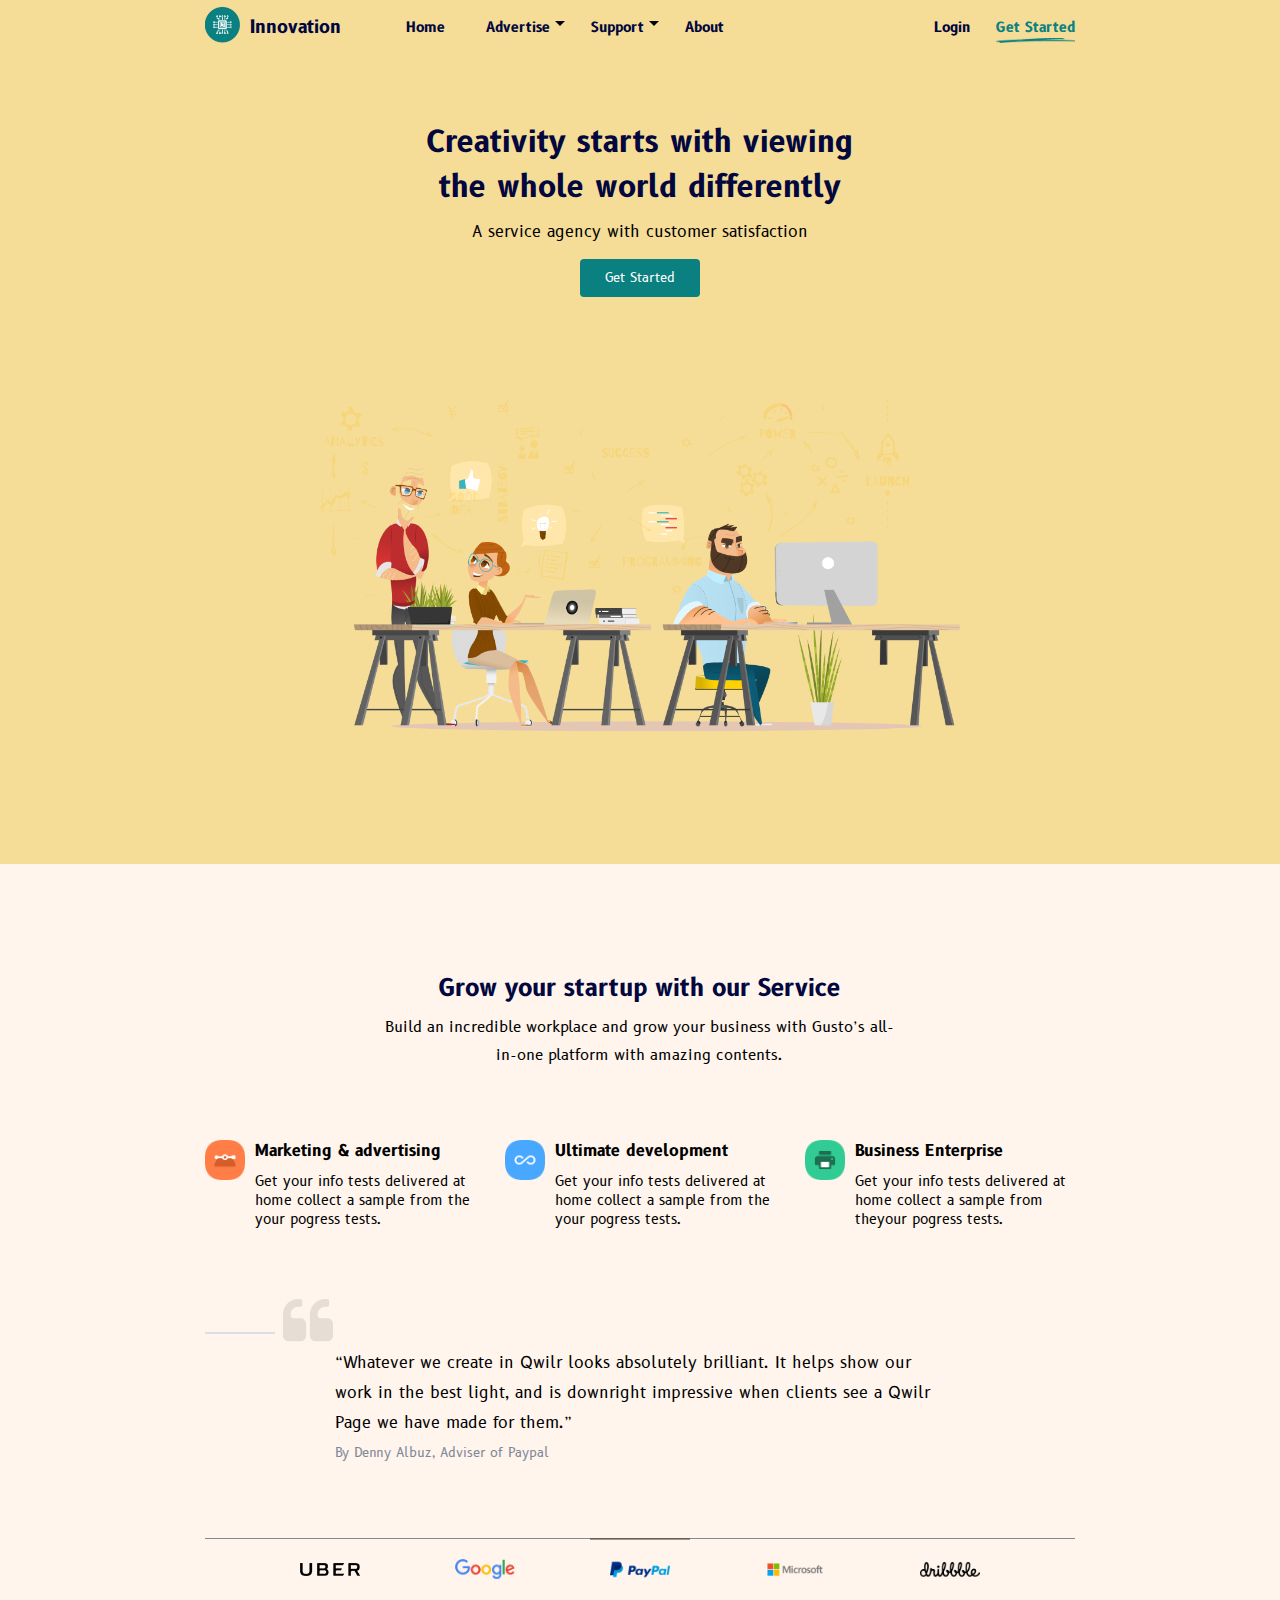
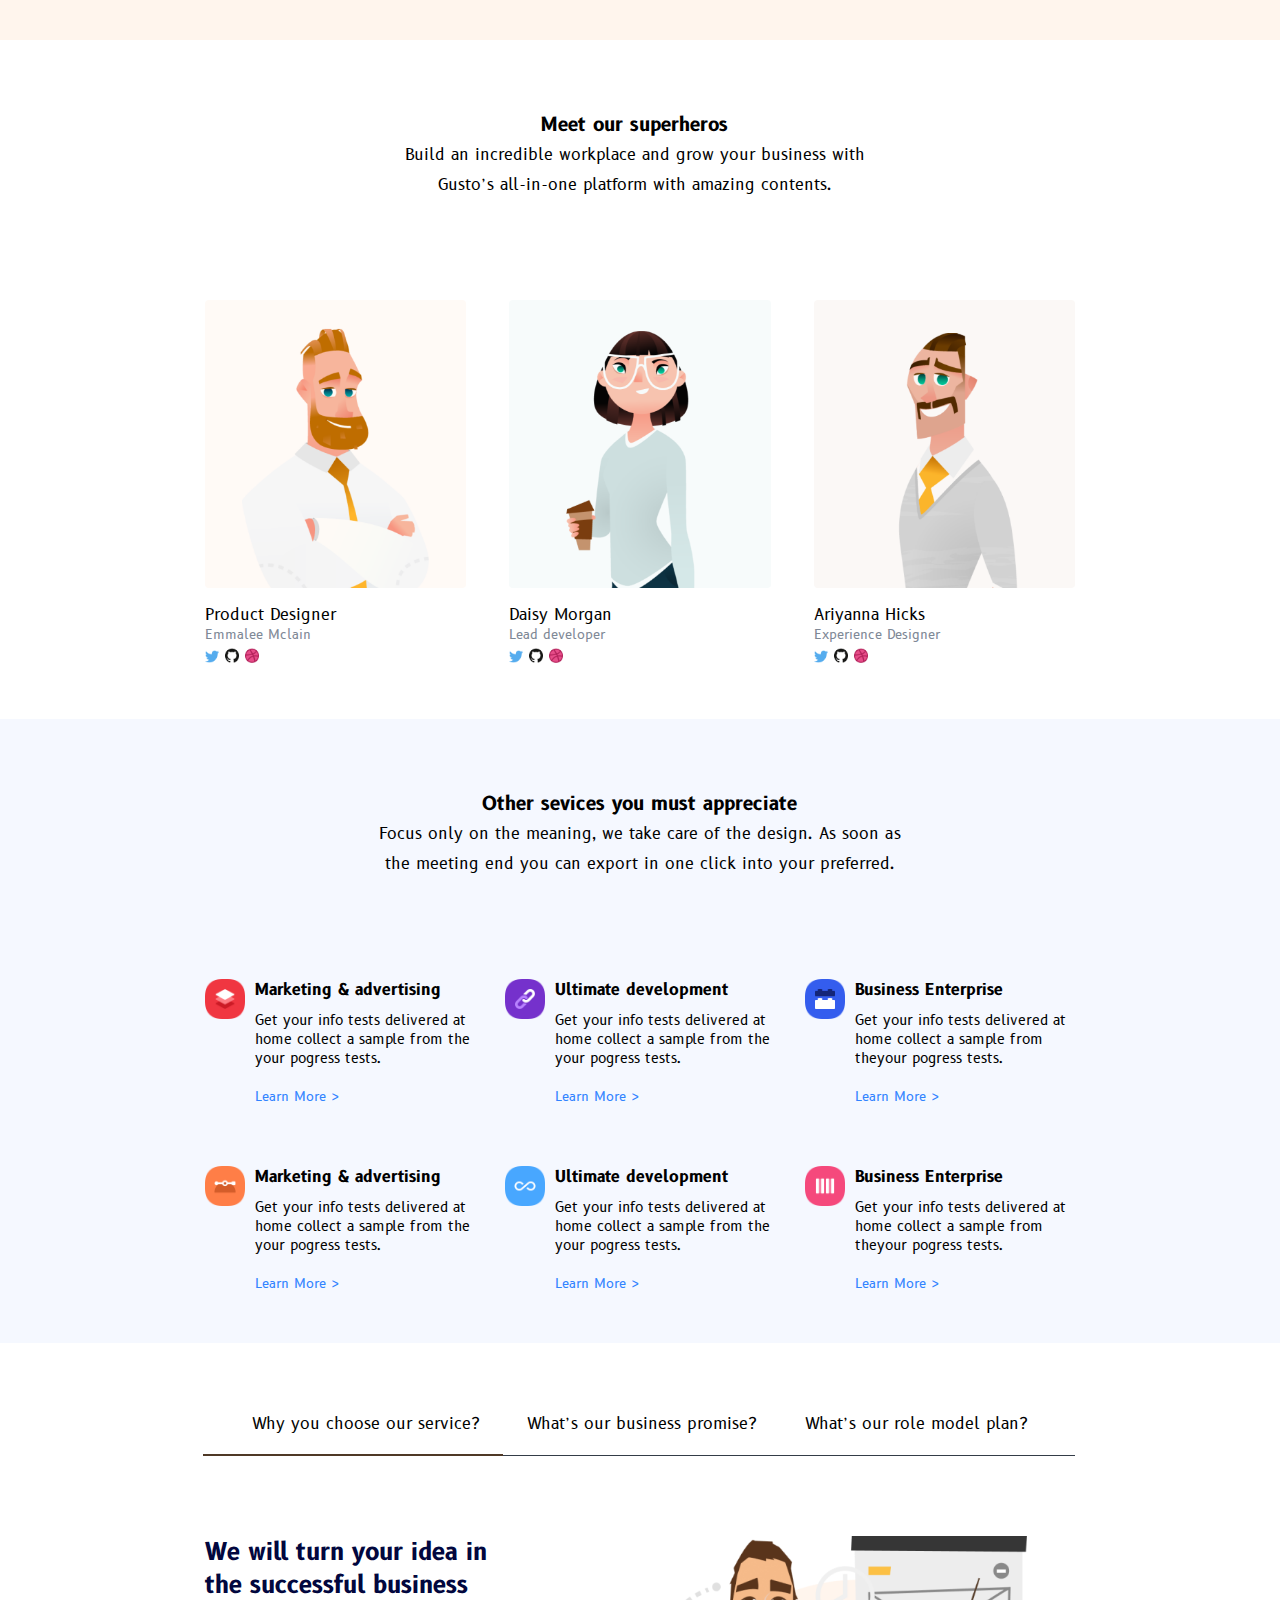
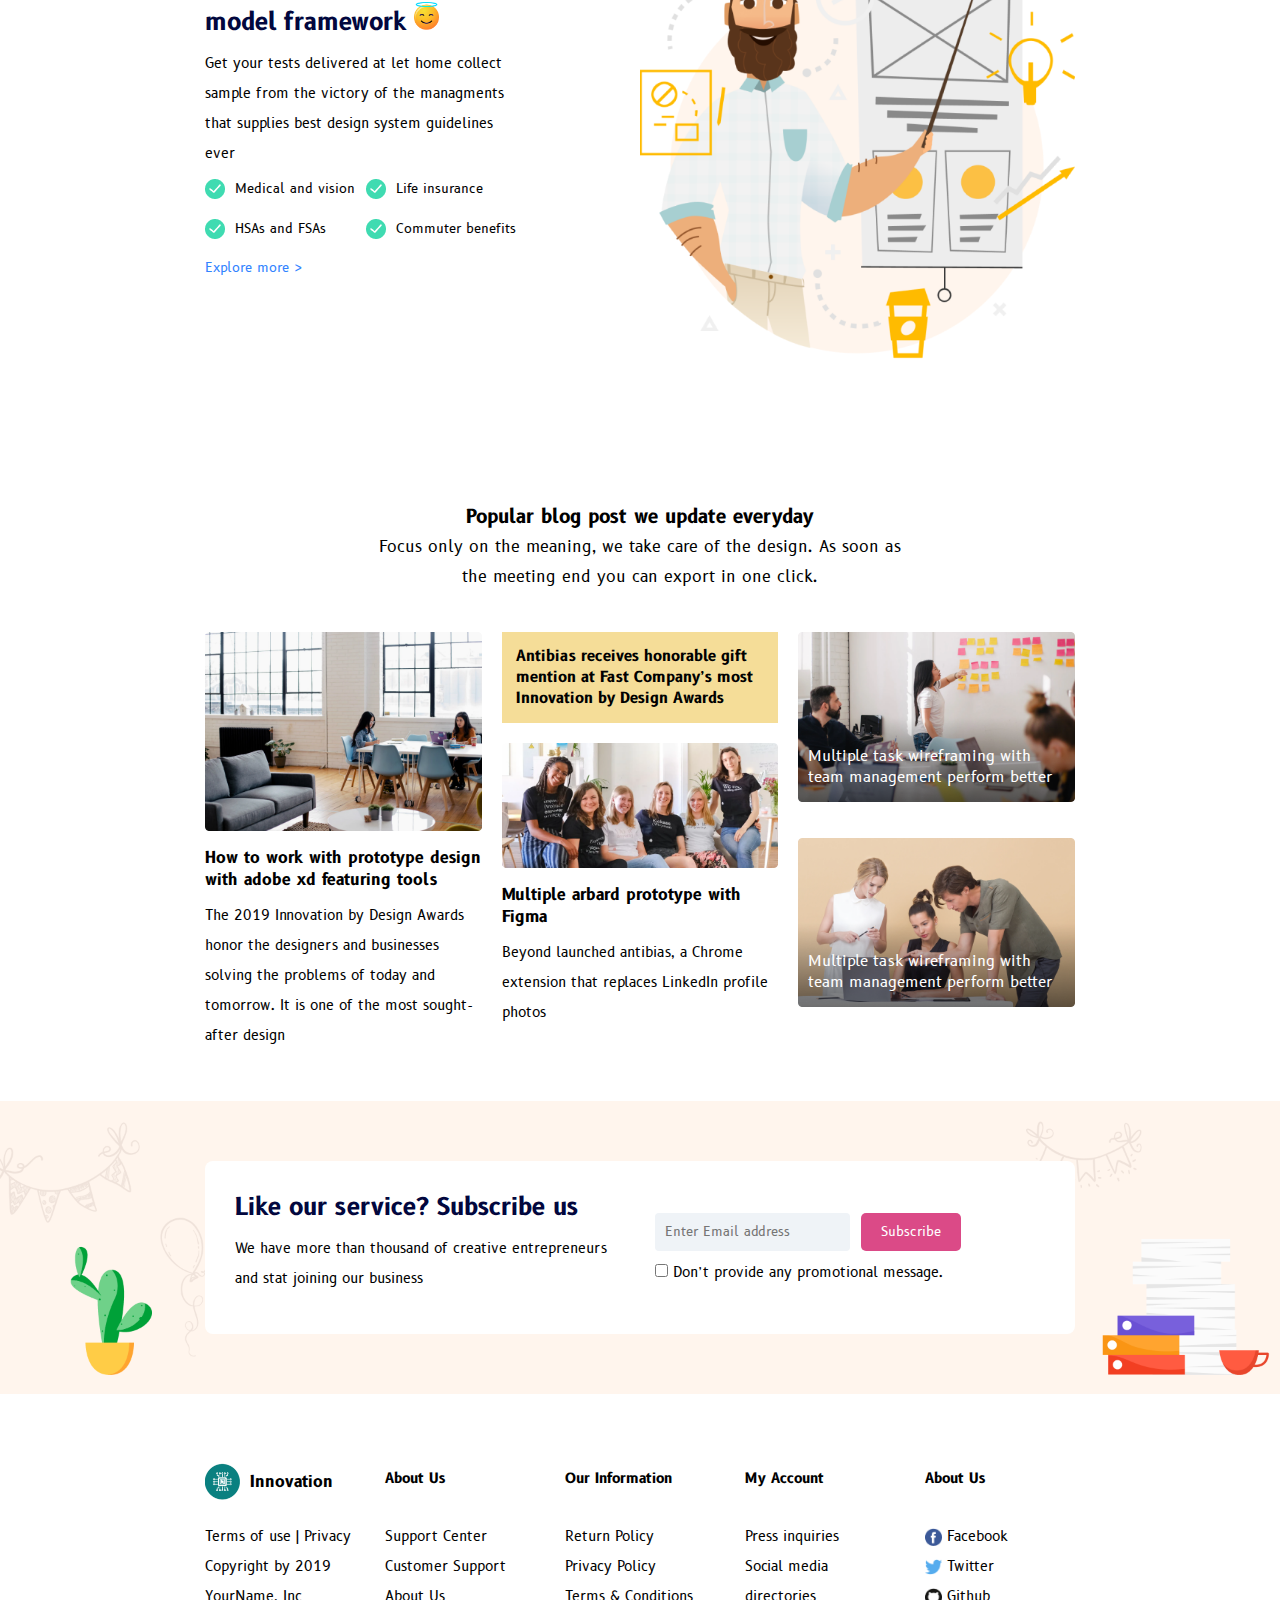
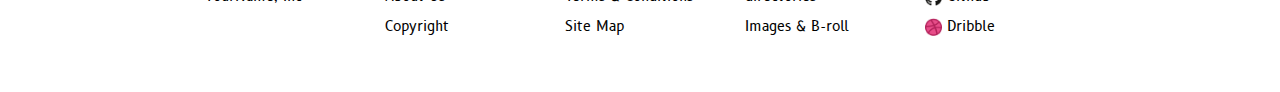
==== index.html @ f24899db "refactoring code" ====
<!DOCTYPE html>
<html lang="en">
  <head>
    <meta charset="UTF-8" />
    <meta name="viewport" content="width=device-width, initial-scale=1.0" />
    <meta name="description" content="A service agency with customer satisfaction">
    <title>Innovation website</title>
    <link rel="shortcut icon" href="./images/logo.png" type="image/x-icon" />
    <link rel="stylesheet" href="./style.css" />

    <!-- file of repetitive propertises  -->
    <link rel="stylesheet" href="../main.css" />
  </head>
  <body>
    <header class="header">
      <nav class="navbar">
        <a href="./index.html" class="logo"><img src="./images/logo.png" alt="logo"/></a>
        <a href="./index.html" class="logo-title">Innovation</a>
        <ul>
          <li><a href="./index.html">Home</a></li>
          <li><a href="./advertise/advertise.html">Advertise</a></li>
          <li><a href="./support/support.html">Support</a></li>
          <li><a href="./about/about.html">About</a></li>
        </ul>
      </nav>
      <div class="buttons">
        <a href="./login/login.html">Login</a>
        <a href="./index.html"
          >Get Started <img src="./images/line.png" alt="line" class="line"
        /></a>
      </div>
    </header>
    <!-- hero section -->
    <section class="hero main-pad">
      <div class="hero-content">
        <h1>Creativity starts with viewing<br />the whole world differently</h1>
        <p>A service agency with customer satisfaction</p>
        <button>Get Started</button>
        <img src="./images/background-1.png" alt="team developers" />
      </div>
    </section>

    <!-- Services section -->
    <section class="services main-pad">
      <div class="info pd1">
        <h3 class="title">Grow your startup with our Service</h3>
        <p class="description">
          Build an incredible workplace and grow your business with Gusto’s
          all-in-one platform with amazing contents.
        </p>
      </div>

      <div class="items">
        <div class="service-item">
          <img src="./images/marketing.png" alt="marketing icon" />
          <div class="item-description">
            <h4>Marketing & advertising</h4>
            <p class="item-parag">
              Get your info tests delivered at home collect a sample from the
              your pogress tests.
            </p>
          </div>
        </div>

        <div class="service-item">
          <img src="./images/ultimate.png" alt="marketing icon" />
          <div class="item-description">
            <h4>Ultimate development</h4>
            <p class="item-parag">
              Get your info tests delivered at home collect a sample from the
              your pogress tests.
            </p>
          </div>
        </div>

        <div class="service-item">
          <img src="./images/business.png" alt="marketing icon" />
          <div class="item-description">
            <h4>Business Enterprise</h4>
            <p class="item-parag">
              Get your info tests delivered at home collect a sample from
              theyour pogress tests.
            </p>
          </div>
        </div>
      </div>
      <div class="qoute-container">
        <div class="qoute pd1">
          <img src="./images/quote.png" alt="quote icon" />
          <p>
            &ldquo;Whatever we create in Qwilr looks absolutely brilliant. It
            helps show our work in the best light, and is downright impressive
            when clients see a Qwilr Page we have made for them.&rdquo;
          </p>
          <small>By Denny Albuz, Adviser of Paypal</small>
        </div>
        <!-- banner -->
        <div class="banner">
          <img src="/images/ubber.png" alt="ubber" />
          <img src="/images/google.png" alt="google" />
          <img src="/images/paypal.png" alt="paypal" />
          <img src="/images/microsoft.png" alt="microsoft" />
          <img src="/images/dribble.png" alt="dribble" />
        </div>
      </div>
    </section>

    <!-- team section -->
    <section class="items team">
      <div class="info pd2">
        <h3 class="title">Meet our superheros</h3>
        <p class="description">
          Build an incredible workplace and grow your business with Gusto’s
          all-in-one platform with amazing contents.
        </p>
      </div>
      <div class="team-item">
        <img src="./images/team-1.png" alt="developer" class="developer" />
        <div class="item-info">
          <p>Product Designer</p>
          <small>Emmalee Mclain</small>
          <div class="social-icon">
            <a href="./index.html"
              ><img src="/images/twitter.png" alt="twitter"
            /></a>
            <a href="./index.html"
              ><img src="/images/github.png" alt="github"
            /></a>
            <a href="./index.html"
              ><img src="/images/dribble-1.png" alt="dribble"
            /></a>
          </div>
        </div>
      </div>

      <div class="team-item">
        <img src="./images/team-2.png" alt="developer" class="developer" />
        <div class="item-info">
          <p>Daisy Morgan</p>
          <small>Lead developer</small>
          <div class="social-icon">
            <a href="./index.html"
              ><img src="/images/twitter.png" alt="twitter"
            /></a>
            <a href="./index.html"
              ><img src="/images/github.png" alt="github"
            /></a>
            <a href="./index.html"
              ><img src="/images/dribble-1.png" alt="dribble"
            /></a>
          </div>
        </div>
      </div>

      <div class="team-item">
        <img src="./images/team-3.png" alt="developer" class="developer" />
        <div class="item-info">
          <p>Ariyanna Hicks</p>
          <small>Experience Designer</small>
          <div class="social-icon">
            <a href="./index.html">
              <img src="/images/twitter.png" alt="twitter"/></a>
            <a href="./index.html">
              <img src="/images/github.png" alt="github"/></a>
            <a href="./index.html">
              <img src="/images/dribble-1.png" alt="dribble"/></a>
          </div>
        </div>
      </div>
    </section>

    <!-- other Services to appriciate section -->
    <section class="items team color">
      <div class="pd2">
        <h3 class="title">Other sevices you must appreciate</h3>
        <p class="description">
          Focus only on the meaning, we take care of the design. As soon as the
          meeting end you can export in one click into your preferred.
        </p>
      </div>

      <div class="items">
        <div class="service-item">
          <img src="./images/model.png" alt="marketing icon" />
          <div class="item-description">
            <h4>Marketing & advertising</h4>
            <p class="item-parag">
              Get your info tests delivered at home collect a sample from the
              your pogress tests.
            </p>
            <a href="./index.html">Learn More ></a>
          </div>
        </div>

        <div class="service-item">
          <img src="./images/promotion.png" alt="marketing icon" />
          <div class="item-description">
            <h4>Ultimate development</h4>
            <p class="item-parag">
              Get your info tests delivered at home collect a sample from the
              your pogress tests.
            </p>
            <a href="./index.html">Learn More ></a>
          </div>
        </div>

        <div class="service-item">
          <img src="./images/business-1.png" alt="marketing icon" />
          <div class="item-description">
            <h4>Business Enterprise</h4>
            <p class="item-parag">
              Get your info tests delivered at home collect a sample from
              theyour pogress tests.
            </p>
            <a href="./index.html">Learn More ></a>
          </div>
        </div>

        <div class="service-item">
          <img src="./images/marketing.png" alt="marketing icon" />
          <div class="item-description">
            <h4>Marketing & advertising</h4>
            <p class="item-parag">
              Get your info tests delivered at home collect a sample from the
              your pogress tests.
            </p>
            <a href="./index.html">Learn More ></a>
          </div>
        </div>

        <div class="service-item">
          <img src="./images/ultimate.png" alt="marketing icon" />
          <div class="item-description">
            <h4>Ultimate development</h4>
            <p class="item-parag">
              Get your info tests delivered at home collect a sample from the
              your pogress tests.
            </p>
            <a href="./index.html">Learn More ></a>
          </div>
        </div>

        <div class="service-item">
          <img src="./images/online.png" alt="marketing icon" />
          <div class="item-description">
            <h4>Business Enterprise</h4>
            <p class="item-parag">
              Get your info tests delivered at home collect a sample from
              theyour pogress tests.
            </p>
            <a href="./index.html">Learn More ></a>
          </div>
        </div>
      </div>
    </section>

    <!-- why choose us section -->
    <section class="team">
      <div class="top">
        <a href="#">Why you choose our service?</a>
        <a href="#">What’s our business promise?</a>
        <a href="#">What’s our role model plan?</a>
      </div>
      <div class="container">
        <div class="left">
          <h3>
            We will turn your idea in the successful business model framework
            <img src="./images/emoji.png" alt="smiling emoji" class="emoji" />
          </h3>
          <p>
            Get your tests delivered at let home collect sample from the victory
            of the managments that supplies best design system guidelines ever
          </p>
          <div class="lf-description">
            <div>
              <img src="./images/check.png" alt="icon" /><span
                >Medical and vision</span
              >
            </div>
            <div>
              <img src="./images/check.png" alt="icon" /><span
                >Life insurance</span
              >
            </div>
            <div>
              <img src="./images/check.png" alt="icon" /><span
                >HSAs and FSAs</span
              >
            </div>
            <div>
              <img src="./images/check.png" alt="icon" /><span
                >Commuter benefits</span
              >
            </div>
          </div>
          <a href="./index.html">Explore more ></a>
        </div>
        <div class="right">
          <img src="./images/back-1.png" alt="background" class="right-img" />
        </div>
      </div>
    </section>

    <!-- Blog section -->
    <section class="team">
      <div class="info pd2">
        <h3 class="title">Popular blog post we update everyday</h3>
        <p class="description">
          Focus only on the meaning, we take care of the design. As soon as the
          meeting end you can export in one click.
        </p>
      </div>
      <div class="blog-container">
        <div class="first-col">
          <img src="./images/blog-1.png" alt="office" class="img-1"/>
          <h4>
            How to work with prototype design with adobe xd featuring tools
          </h4 >
          <p class="p1">
            The 2019 Innovation by Design Awards honor the designers and
            businesses solving the problems of today and tomorrow. It is one of
            the most sought-after design
          </p>
        </div>
        <div class="second-col">
          <p class="p2">
            Antibias receives honorable gift mention at Fast Company’s most
            Innovation by Design Awards
          </p>
          <img src="./images/blog-2.png" alt="audience" class="img-2" />
          <div class="sc-row">
            <h4 class="title-2">Multiple arbard prototype with Figma</h4>
            <p class="p3">
              Beyond launched antibias, a Chrome extension that replaces LinkedIn
              profile photos
            </p>
          </div>
        </div>
        <div class="third-col">
          <div class="col-img">
            <img src="./images/blog-3.png" alt="wireframing" class="img-3" />
            <p class="p4">Multiple task wireframing with team management perform better</p>
          </div>
          <div class="col-img">
            <img src="./images/blog-4.png" alt="wireframing" class="img-4" />
            <p class="p5">Multiple task wireframing with team management perform better</p>
          </div>
        </div>
      </div>
    </section>

    <!-- Subscription section -->
    <section class="subscription">
      <div class="sub-content">
        <div class="left">
          <h3>Like our service? Subscribe us</h3>
          <p>We have more than thousand of creative entrepreneurs and stat joining our business</p>
        </div>
        <div class="right">
          <form>
            <input type="text" placeholder="Enter Email address" class="email">
            <button type="submit">Subscribe</button><br>
            <input type="checkbox"><span>Don’t provide any promotional message.</span>
          </form>
        </div>
      </div>
    </section>
    <footer>
      <div class="container team">
          <div class="col-1">
            <a href="./index.html"><img src="./images/logo.png" alt="logo" class="logo"/>Innovation</a>
            <a href="./index.html">Terms of use | Privacy</a>
            <a href="./index.html">Copyright by 2019 YourName, Inc</a>
          </div>

          <div class="col-2">
            <h4>About Us</h4>
            <a href="./index.html">Support Center</a>
              <a href="./index.html">Customer Support</a>
              <a href="./index.html">About Us</a>
            <a href="./index.html">Copyright</a>
          </div>
          
          <div class="col-3">
            <h4>Our Information</h4>
            <a href="./index.html">Return Policy </a>
            <a href="./index.html">Privacy Policy</a>
            <a href="./index.html">Terms & Conditions</a>
            <a href="./index.html">Site Map</a>
          </div>

          <div class="col-4">
            <h4>My Account</h4>
            <a href="./index.html">Press inquiries</a>
              <a href="./index.html">Social media</a>
              <a href="./index.html">directories</a>
            <a href="./index.html">Images & B-roll</a>
          </div>

          <div class="col-5">
            <h4>About Us</h4>
            <a href="./index.html"><img src="./images/facebook.png" alt="facebook">Facebook</a>
            <a href="./index.html"><img src="./images/twitter.png" alt="twitter">Twitter</a>
            <a href="./index.html"><img src="./images/github.png" alt="facebook">Github</a>
            <a href="./index.html"><img src="./images/dribble-1.png" alt="facebook">Dribble</a>
          </div>
      </div>
    </footer>
  </body>
</html>
---- style.css ----
/* -- hero section -- */
.hero{
    padding-top: 80px;
    background-color: var(--background-color-1);
    height: 96vh;
    position: relative;
}
section .hero-content{
    padding-top: 60px;
    width: 50%;
    margin: 0 auto;
    text-align: center;
    line-height: 45px;
}
section .hero-content h1{
    padding-top: 20px;
    font-size: 30px;
    color: var(--heading-color);
}
section .hero-content button{
    background-color: var(--second-color);
    padding: 10px 25px;
    border: none;
    border-radius: 4px;
    color: #fff;
    cursor: pointer;
}
section .hero-content button:hover{
    background-color: #047070;
}
section .hero-content img{
    width: 50%;
    position: absolute;
    top:40%;
    left: 50%;
    transform: translate(-50%, 16%);
}
/* Paddings */
.pd1{
    padding: 70px 0;
}
.pd2{
    padding:0 0 40px;
}

/* -- Services section -- */
.services{
    background-color: var(--background-color-2);
}
.title, .description{
    width: 60%;
    margin: auto;
    text-align: center;
    line-height: 30px;
}
.services .title, .left h3{
    font-size: 24px;
    color: var(--heading-color);
}
.services .description, .lef p{
    font-size: 15px;
    line-height: 28px;
    padding-top: 10px;
}
.items{
    display: flex;
    align-items: center;
    justify-content: space-between;
    gap: 30px;
    row-gap: 60px;
    flex-wrap: wrap;
}
.items .service-item{
    width: 31%;
    display: flex;
}
.service-item img{
    width: 40px;
    height: 40px;
    margin-right: 10px;
}
.service-item p{
    padding-top: 10px ;
    font-size: 14px;
    color: var(--text-color);
}
small{
    display: block;
    color: #7E8896;
}
.qoute p ,.qoute small{
    width: 70%;
    margin: auto;
    line-height: 30px;
}

/* -- banner -- */
.banner{
    display: flex;
    justify-content: space-evenly;
    align-items: center;
    border-top: 1px solid #7E8896;
    padding: 20px 0;
    position: relative;
}
.banner::after{
    content: "";
    position: absolute;
    background-color: #4F3926;
    width: 100px;
    height: 1px;
    top: 0;
    left: 50%;
    transform: translate(-50%,-50%);
}
.banner img{
    width: 60px;
}

/* -- Team section -- */
.team-item{
    width: 30%;
}
.team-item .developer{
    width: 100%;
    margin-bottom: 10px;
}

.social-icon img{
    width: 14px;
    margin-top: 4px;
}
.team{
    padding: 70px 16% 50px;
}
.color{
    background-color: hsl(219, 92%, 98%);
}
.item-description a, .left a{
    display: block;
    font-size: 13px;
    margin-top: 20px;
    color: #3183FF;
}
.team .top{
    display: flex;
    align-items: center;
    justify-content: space-evenly;
    padding-bottom: 20px;
    border-bottom: 1px solid #343D48;
    position: relative;
}
.team .top a{
    color: #000;
} 
.team .top::after{
    content: '';
    position: absolute;
    background-color: #4F3926;
    width: 300px;
    height: 2px;
    bottom: -2px;
    left: 17%;
    transform: translate(-50%,-50%);
}
.team .container{
    display: flex;
    justify-content: space-between;
    margin: 80px 0 0;
}
.team .left{
    flex-basis: 36%;
}
.left .emoji{
    width: 25px;
}
.left p{
    padding: 10px 0;
    line-height: 30px;
    font-size: 14px;
}
.left .lf-description{
    display: grid;
    grid-template-columns: 1fr minmax(auto, 1fr);
    row-gap: 20px;
    column-gap: 10px;
}
.lf-description div{
    display: flex;
    align-items: center;
}
.lf-description img{
    padding-right: 10px;
}
.lf-description span{
    font-size: 13px;
}
.team .right{
    flex-basis: 50%;
    height: 70%;
}
.team .right .right-img{
    width: 100%;
}

/* -- Blog section -- */
.blog-container{
    display: grid;
    grid-template-columns: repeat(3, 1fr) ;
    gap: 20px;
    grid-template-areas:
        "img-1" "p2" "img-3"
        "title-1" "img-2"
        "p1 " " " "img-4"
        "" "sc-row"
    ;
}
.firt-col, .second-col, .third-col{
    flex-basis: 30%;
}
.blog-container img{
    border-radius: 4px;
}
.img-1{
    width: 100%;
    grid-area: img-1;
    margin-bottom: 10px;
}
.p1, .p3{
    padding-top: 10px;
    font-size: 14px;
    line-height: 30px;
}
.img-2{
    width: 100%;
    grid-area: img-2;
    margin-bottom: 10px;
}
.img-3{
    width: 100%;
    grid-area: img-3;
    position: relative;
}
.img-4{
    width: 100%;
    grid-area: img-4;
    margin-top: 30px;
}
.title-1{
    font-size: 20px;
    grid-area: title-1;
}
.p2{
    width: 100%;
    grid-area: p2;
    background-color: var(--background-color-1);
    padding: 14px;
    margin-bottom: 20px;
    font-size: 15px;
    font-weight: 600; 
}
.col-img{
    position: relative;
    color: white;
}
.p4, .p5{
    position: absolute;
    left: 0;
    bottom: 20px;
    z-index: 10;
    padding: 0 10px;
    font-size: 15px;
}
---- main.css ----
@import url('https://fonts.googleapis.com/css2?family=B612:wght@400;700&family=Poppins:ital,wght@0,400;0,500;0,600;0,900;1,800&display=swap');
*{
    margin: 0;
    padding: 0;
    box-sizing: border-box;
    font-family: B612;
    scroll-behavior: smooth;
}

:root{
    --background-color-1: #F5DD98;
    --background-color-2: #FFF5ED;
    --heading-color: #02073E;
    --second-color: #0A8080;
}
a{
    text-decoration: none;
}
li{
    list-style: none;
}
.main-pad{
    padding: 40px 16%;
}
.team{
    padding: 70px 16% 50px;
}
header{
    width: 100%;
    display: flex;
    justify-content: space-between;
    align-items: center;
    padding: 5px 16%;
    background-color: var(--background-color-1);
    position: fixed;
    z-index: 1000;
}
header a{
    color: var(--heading-color);
    font-size: 14px;
    font-weight: 600;
}
.navbar{
    display: flex;
    align-items: center;
    justify-content: flex-start;
}
.logo{
    width: 35px;
}
.logo img{
    width: 100%;
}
.logo-title{
    font-size: 18px;
    font-weight: 600;
    padding: 0 30px 0 10px;
}
.navbar ul{
    padding-right: 20px;
}
.navbar ul li{
    display: inline-block;
    padding-left: 35px;
    position: relative;
} 
.navbar ul li:nth-child(2)::after, .navbar ul li:nth-child(3)::after{
    content: "";
    position: absolute;
    top: 5px;
    right: -15px;
    border-width: 5px;
    border-style: solid;
    border-color: #000 transparent transparent;
}
.navbar ul li a:hover, .buttons a:first-child:hover{
    color: var(--second-color);
}
.buttons a:nth-child(2){
    margin-left: 20px;
    color: var(--second-color);
    position: relative;
}
.buttons a .line{
    content: "";
    position: absolute;
    width: 100%;
    bottom: -6px;
    left: 0;
}
.menu, .close{
    display: none;
    visibility: hidden;
}

/* -- Subscription section -- */
.subscription{
    padding: 50px 0;
    background-image: url(./images/banner-1.png);
    background-color: var(--background-color-2);
    background-repeat: no-repeat;
    background-size: contain;
    background-position: center;
}
.sub-content{
    display: flex;
    justify-content: space-between;
    gap: 30px;
    background-color: #fff;
    border-radius: 8px;
    margin: 10px 16%;
    padding:30px;
}
.sub-content .left{
    flex-basis: 50%;
}
.sub-content .left h3{
    color: var(--heading-color);
}
.sub-content .right{
    flex-basis: 50%;
    align-self: center;
}
.subscription .right form .email{
    width: 50%;
    padding: 10px;
    background-color: #EFF3F7;
    border: none;
    outline: none;
    border-radius: 4px;
}
.subscription .right button{
    padding: 10px 20px;
    color: #fff;
    background-color:#DB4A87;
    border: none;
    border-radius: 5px;
    margin-left: 5px;
    margin-bottom: 10px;
    cursor: pointer;
} 
.subscription .right button:hover{
    background-color:#bf2b69;
}
.subscription .right span{
    font-size: 14px;
    margin-left: 5px;
}

/* -- footer -- */
footer .container{
    display: flex;
    justify-content: space-between;
    align-items: flex-start;
    gap: 30px;
    font-size: 14px;
    line-height: 30px;
}
footer .col-1, .col-2, .col-3, .col-4, .col-5{
    width: 20%;
}
footer .container a{
    display: block;
    color: #000;
}
footer .container .col-1 a:first-child{
    display: flex;
    align-items: center;
    font-size: 16px;
    font-weight: 600;
    margin-top: -2px;
    padding-bottom: 20px;
}
footer .container .logo{
    padding-right: 10px;
    width: 45px;
}
footer .container h4{
    padding-bottom: 28px;
}
footer .container .col-5 a{
    display: flex;
    align-items: center;
}
footer .container .col-5 a img{
    padding-right: 5px;
    width: 22px;
}
/* -- Media queries -- */
@media only screen and (max-width: 768px) {
    header{
        padding: 5px 4%; 
    }
    .navbar ul, .buttons, .close{
        display: none;
    }
    .menu, .close{width: 30px;}
    .menu{
        display: block;
        width: 30px;
        position: absolute;
        right: 20px;
        top : 15px
    }
}
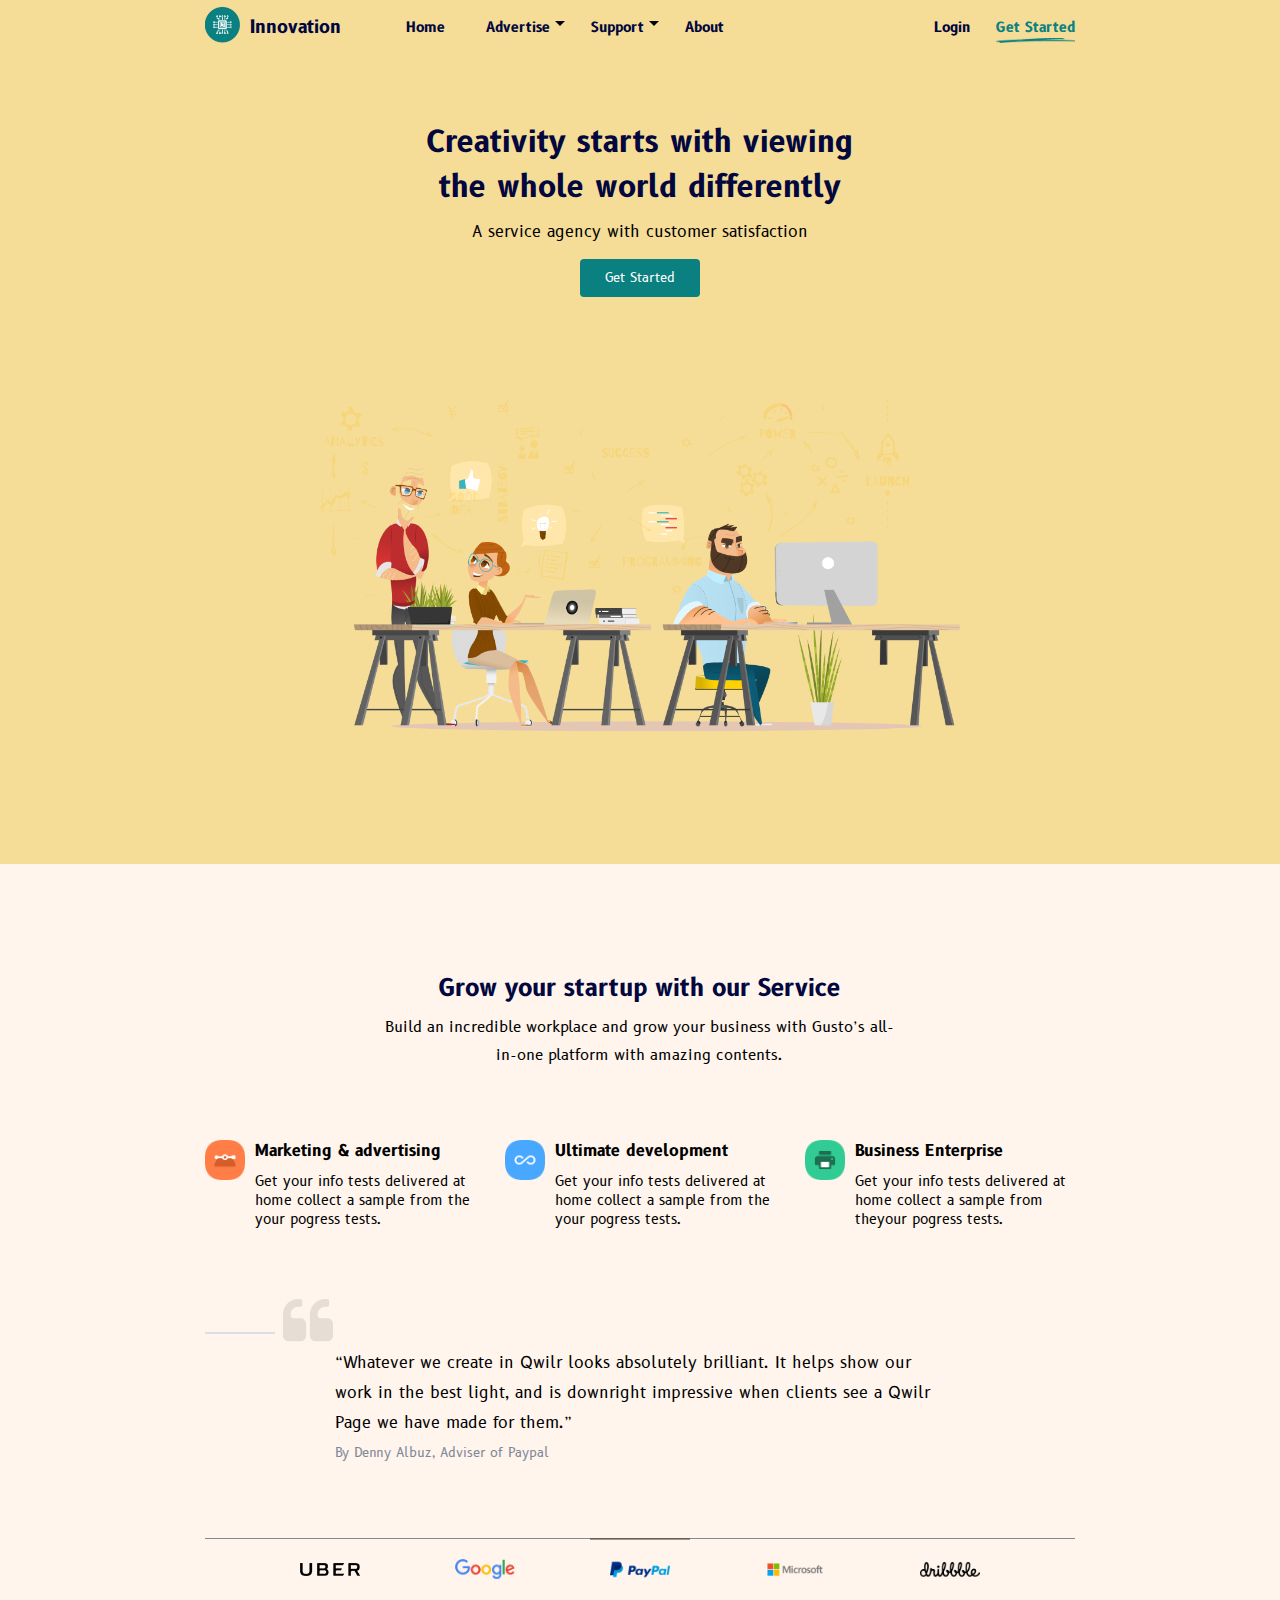
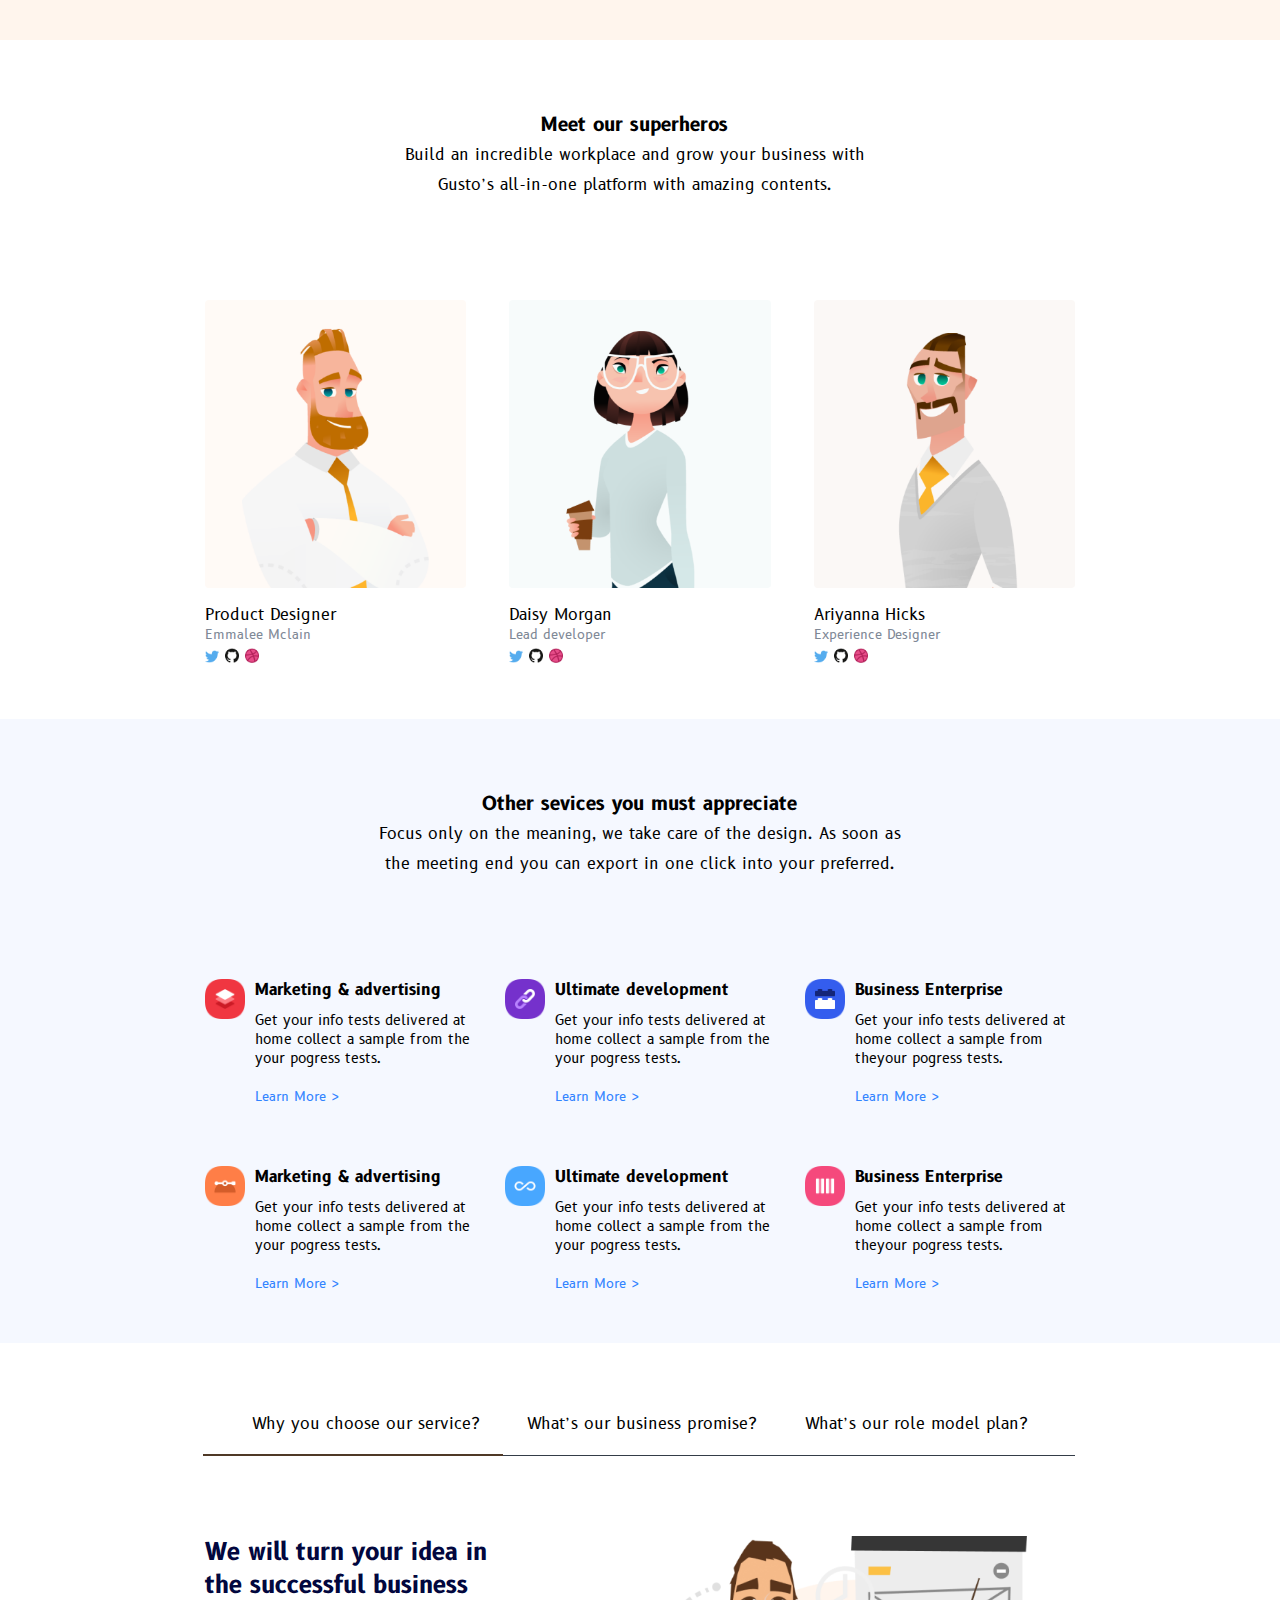
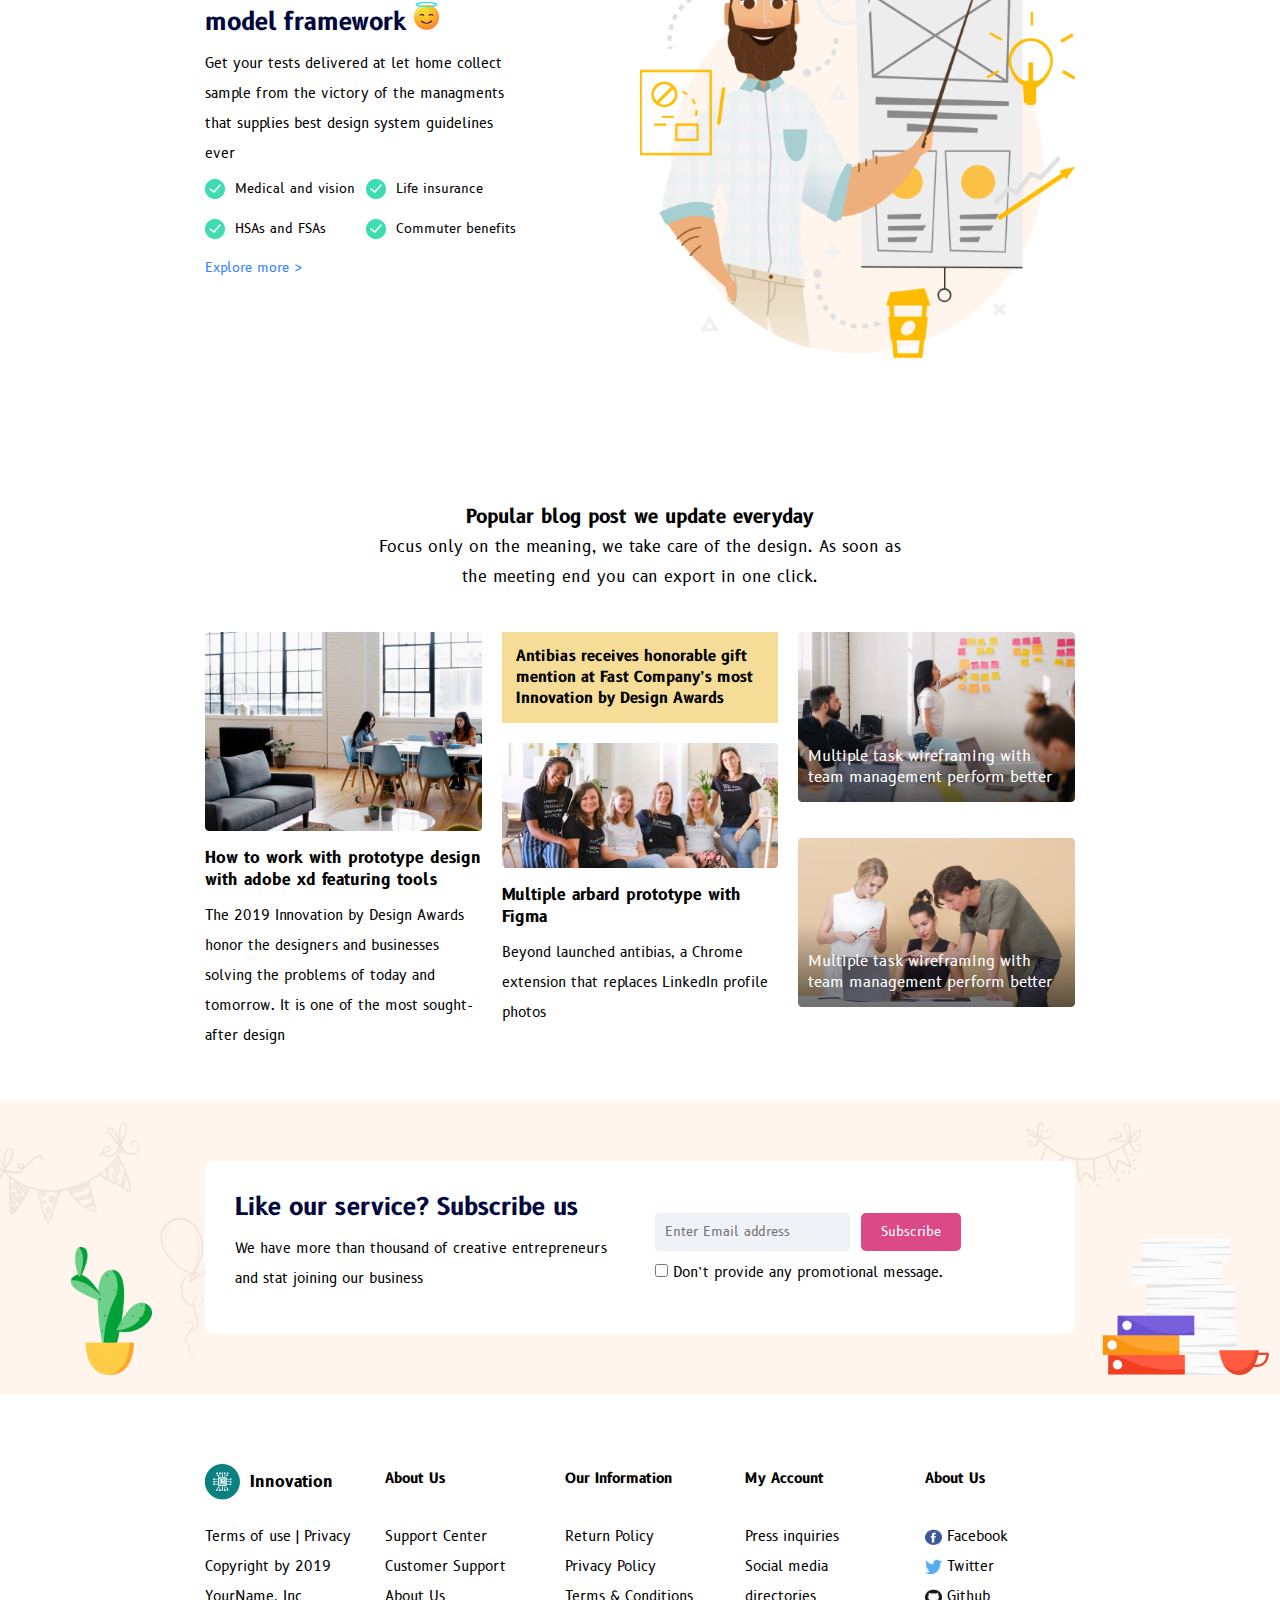
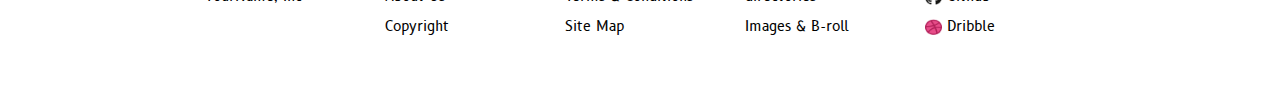
==== commit af326066: "home mobile page" ====
--- a/index.html
+++ b/index.html
@@ -1,20 +1,20 @@
 <!DOCTYPE html>
 <html lang="en">
   <head>
-    <meta charset="UTF-8" />
-    <meta name="viewport" content="width=device-width, initial-scale=1.0" />
+    <meta charset="UTF-8">
+    <meta name="viewport" content="width=device-width, initial-scale=1.0">
     <meta name="description" content="A service agency with customer satisfaction">
     <title>Innovation website</title>
-    <link rel="shortcut icon" href="./images/logo.png" type="image/x-icon" />
-    <link rel="stylesheet" href="./style.css" />
+    <link rel="shortcut icon" href="./images/logo.webP" type="image/x-icon">
+    <link rel="stylesheet" href="./style.css" defer>
 
     <!-- file of repetitive propertises  -->
-    <link rel="stylesheet" href="../main.css" />
+    <link rel="stylesheet" href="./main.css" defer>
   </head>
   <body>
     <header class="header">
       <nav class="navbar">
-        <a href="./index.html" class="logo"><img src="./images/logo.png" alt="logo"/></a>
+        <a href="./index.html" class="logo"><img src="./images/logo.webP" alt="logo"></a>
         <a href="./index.html" class="logo-title">Innovation</a>
         <ul>
           <li><a href="./index.html">Home</a></li>
@@ -26,17 +26,17 @@
       <div class="buttons">
         <a href="./login/login.html">Login</a>
         <a href="./index.html"
-          >Get Started <img src="./images/line.png" alt="line" class="line"
-        /></a>
-      </div>
+          >Get Started <img src="./images/line.webP" alt="line" class="line"></a>
+        </div>
+        <button class="meni-bar"><img src="./images/menu.webP" alt="menu bar" width="35px"></button>
     </header>
     <!-- hero section -->
     <section class="hero main-pad">
       <div class="hero-content">
-        <h1>Creativity starts with viewing<br />the whole world differently</h1>
+        <h1>Creativity starts with viewing the whole world differently</h1>
         <p>A service agency with customer satisfaction</p>
         <button>Get Started</button>
-        <img src="./images/background-1.png" alt="team developers" />
+        <img src="./images/background-1.webP" alt="team developers">
       </div>
     </section>
 
@@ -52,7 +52,7 @@
 
       <div class="items">
         <div class="service-item">
-          <img src="./images/marketing.png" alt="marketing icon" />
+          <img src="./images/marketing.webP" alt="marketing icon">
           <div class="item-description">
             <h4>Marketing & advertising</h4>
             <p class="item-parag">
@@ -63,7 +63,7 @@
         </div>
 
         <div class="service-item">
-          <img src="./images/ultimate.png" alt="marketing icon" />
+          <img src="./images/ultimate.webP" alt="marketing icon">
           <div class="item-description">
             <h4>Ultimate development</h4>
             <p class="item-parag">
@@ -74,7 +74,7 @@
         </div>
 
         <div class="service-item">
-          <img src="./images/business.png" alt="marketing icon" />
+          <img src="./images/business.webP" alt="marketing icon">
           <div class="item-description">
             <h4>Business Enterprise</h4>
             <p class="item-parag">
@@ -86,7 +86,7 @@
       </div>
       <div class="qoute-container">
         <div class="qoute pd1">
-          <img src="./images/quote.png" alt="quote icon" />
+          <img src="./images/quote.webP" alt="quote icon">
           <p>
             &ldquo;Whatever we create in Qwilr looks absolutely brilliant. It
             helps show our work in the best light, and is downright impressive
@@ -96,11 +96,11 @@
         </div>
         <!-- banner -->
         <div class="banner">
-          <img src="/images/ubber.png" alt="ubber" />
-          <img src="/images/google.png" alt="google" />
-          <img src="/images/paypal.png" alt="paypal" />
-          <img src="/images/microsoft.png" alt="microsoft" />
-          <img src="/images/dribble.png" alt="dribble" />
+          <img src="./images/ubber.webP" alt="ubber icon">
+          <img src="./images/google.webP" alt="google icon">
+          <img src="./images/paypal.webP" alt="paypal icon">
+          <img src="./images/microsoft.webP" alt="microsoft icon">
+          <img src="./images/dribble.webP" alt="dribble icon">
         </div>
       </div>
     </section>
@@ -115,55 +115,40 @@
         </p>
       </div>
       <div class="team-item">
-        <img src="./images/team-1.png" alt="developer" class="developer" />
+        <img src="./images/team-1.webP" alt="developer" class="developer">
         <div class="item-info">
           <p>Product Designer</p>
           <small>Emmalee Mclain</small>
           <div class="social-icon">
-            <a href="./index.html"
-              ><img src="/images/twitter.png" alt="twitter"
-            /></a>
-            <a href="./index.html"
-              ><img src="/images/github.png" alt="github"
-            /></a>
-            <a href="./index.html"
-              ><img src="/images/dribble-1.png" alt="dribble"
-            /></a>
+            <a href="./index.html"><img src="./images/twitter.webP" alt="twitter"></a>
+            <a href="./index.html"><img src="./images/github.webP" alt="github"></a>
+            <a href="./index.html"><img src="./images/dribble-1.webP" alt="dribble"></a>
           </div>
         </div>
       </div>
 
       <div class="team-item">
-        <img src="./images/team-2.png" alt="developer" class="developer" />
+        <img src="./images/team-2.webP" alt="developer" class="developer">
         <div class="item-info">
           <p>Daisy Morgan</p>
           <small>Lead developer</small>
           <div class="social-icon">
-            <a href="./index.html"
-              ><img src="/images/twitter.png" alt="twitter"
-            /></a>
-            <a href="./index.html"
-              ><img src="/images/github.png" alt="github"
-            /></a>
-            <a href="./index.html"
-              ><img src="/images/dribble-1.png" alt="dribble"
-            /></a>
+            <a href="./index.html"><img src="./images/twitter.webP" alt="twitter"></a>
+            <a href="./index.html"><img src="./images/github.webP" alt="github"></a>
+            <a href="./index.html"><img src="./images/dribble-1.webP" alt="dribble"></a>
           </div>
         </div>
       </div>
 
       <div class="team-item">
-        <img src="./images/team-3.png" alt="developer" class="developer" />
+        <img src="./images/team-3.webP" alt="developer" class="developer">
         <div class="item-info">
           <p>Ariyanna Hicks</p>
           <small>Experience Designer</small>
           <div class="social-icon">
-            <a href="./index.html">
-              <img src="/images/twitter.png" alt="twitter"/></a>
-            <a href="./index.html">
-              <img src="/images/github.png" alt="github"/></a>
-            <a href="./index.html">
-              <img src="/images/dribble-1.png" alt="dribble"/></a>
+            <a href="./index.html"><img src="./images/twitter.webP" alt="twitter"></a>
+            <a href="./index.html"><img src="./images/github.webP" alt="github"></a>
+            <a href="./index.html"><img src="./images/dribble-1.webP" alt="dribble"></a>
           </div>
         </div>
       </div>
@@ -181,7 +166,7 @@
 
       <div class="items">
         <div class="service-item">
-          <img src="./images/model.png" alt="marketing icon" />
+          <img src="./images/model.webP" alt="marketing icon">
           <div class="item-description">
             <h4>Marketing & advertising</h4>
             <p class="item-parag">
@@ -193,7 +178,7 @@
         </div>
 
         <div class="service-item">
-          <img src="./images/promotion.png" alt="marketing icon" />
+          <img src="./images/promotion.webP" alt="marketing icon">
           <div class="item-description">
             <h4>Ultimate development</h4>
             <p class="item-parag">
@@ -205,7 +190,7 @@
         </div>
 
         <div class="service-item">
-          <img src="./images/business-1.png" alt="marketing icon" />
+          <img src="./images/business-1.webP" alt="marketing icon">
           <div class="item-description">
             <h4>Business Enterprise</h4>
             <p class="item-parag">
@@ -217,7 +202,7 @@
         </div>
 
         <div class="service-item">
-          <img src="./images/marketing.png" alt="marketing icon" />
+          <img src="./images/marketing.webP" alt="marketing icon">
           <div class="item-description">
             <h4>Marketing & advertising</h4>
             <p class="item-parag">
@@ -229,7 +214,7 @@
         </div>
 
         <div class="service-item">
-          <img src="./images/ultimate.png" alt="marketing icon" />
+          <img src="./images/ultimate.webP" alt="marketing icon">
           <div class="item-description">
             <h4>Ultimate development</h4>
             <p class="item-parag">
@@ -241,7 +226,7 @@
         </div>
 
         <div class="service-item">
-          <img src="./images/online.png" alt="marketing icon" />
+          <img src="./images/online.webP" alt="marketing icon">
           <div class="item-description">
             <h4>Business Enterprise</h4>
             <p class="item-parag">
@@ -265,7 +250,7 @@
         <div class="left">
           <h3>
             We will turn your idea in the successful business model framework
-            <img src="./images/emoji.png" alt="smiling emoji" class="emoji" />
+            <img src="./images/emoji.webP" alt="smiling emoji" class="emoji">
           </h3>
           <p>
             Get your tests delivered at let home collect sample from the victory
@@ -273,30 +258,23 @@
           </p>
           <div class="lf-description">
             <div>
-              <img src="./images/check.png" alt="icon" /><span
-                >Medical and vision</span
+              <img src="./images/check.webP" alt="icon"><span>Medical and vision</span>
+            </div>
+            <div>
+              <img src="./images/check.webP" alt="icon"><span>Life insurance</span
               >
             </div>
             <div>
-              <img src="./images/check.png" alt="icon" /><span
-                >Life insurance</span
-              >
+              <img src="./images/check.webP" alt="icon"><span>HSAs and FSAs</span>
             </div>
             <div>
-              <img src="./images/check.png" alt="icon" /><span
-                >HSAs and FSAs</span
-              >
+              <img src="./images/check.webP" alt="icon"><span>Commuter benefits</span>
             </div>
-            <div>
-              <img src="./images/check.png" alt="icon" /><span
-                >Commuter benefits</span
-              >
-            </div>
           </div>
           <a href="./index.html">Explore more ></a>
         </div>
         <div class="right">
-          <img src="./images/back-1.png" alt="background" class="right-img" />
+          <img src="./images/back-1.webP" alt="background" class="right-img">
         </div>
       </div>
     </section>
@@ -312,7 +290,7 @@
       </div>
       <div class="blog-container">
         <div class="first-col">
-          <img src="./images/blog-1.png" alt="office" class="img-1"/>
+          <img src="./images/blog-1.webP" alt="office" class="img-1">
           <h4>
             How to work with prototype design with adobe xd featuring tools
           </h4 >
@@ -327,7 +305,7 @@
             Antibias receives honorable gift mention at Fast Company’s most
             Innovation by Design Awards
           </p>
-          <img src="./images/blog-2.png" alt="audience" class="img-2" />
+          <img src="./images/blog-2.webP" alt="audience" class="img-2">
           <div class="sc-row">
             <h4 class="title-2">Multiple arbard prototype with Figma</h4>
             <p class="p3">
@@ -338,11 +316,11 @@
         </div>
         <div class="third-col">
           <div class="col-img">
-            <img src="./images/blog-3.png" alt="wireframing" class="img-3" />
+            <img src="./images/blog-3.webP" alt="wireframing" class="img-3">
             <p class="p4">Multiple task wireframing with team management perform better</p>
           </div>
           <div class="col-img">
-            <img src="./images/blog-4.png" alt="wireframing" class="img-4" />
+            <img src="./images/blog-4.webP" alt="wireframing" class="img-4">
             <p class="p5">Multiple task wireframing with team management perform better</p>
           </div>
         </div>
@@ -368,7 +346,7 @@
     <footer>
       <div class="container team">
           <div class="col-1">
-            <a href="./index.html"><img src="./images/logo.png" alt="logo" class="logo"/>Innovation</a>
+            <a href="./index.html"><img src="./images/logo.webP" alt="logo" class="logo">Innovation</a>
             <a href="./index.html">Terms of use | Privacy</a>
             <a href="./index.html">Copyright by 2019 YourName, Inc</a>
           </div>
@@ -399,10 +377,10 @@
 
           <div class="col-5">
             <h4>About Us</h4>
-            <a href="./index.html"><img src="./images/facebook.png" alt="facebook">Facebook</a>
-            <a href="./index.html"><img src="./images/twitter.png" alt="twitter">Twitter</a>
-            <a href="./index.html"><img src="./images/github.png" alt="facebook">Github</a>
-            <a href="./index.html"><img src="./images/dribble-1.png" alt="facebook">Dribble</a>
+            <a href="../index.html"><img src="../images/facebook.webP" alt="facebook image" width="22px" height="16px">Facebook</a>
+            <a href="../index.html"><img src="../images/twitter.webP" alt="twitter image" width="22px" height="16px">Twitter</a>
+            <a href="../index.html"><img src="../images/github.webP" alt="github image" width="22px" height="16px">Github</a>
+            <a href="../index.html"><img src="../images/dribble-1.webP" alt="dribble image" width="22px" height="16px">Dribble</a>
           </div>
       </div>
     </footer>
--- a/style.css
+++ b/style.css
@@ -202,7 +202,6 @@
 .team .right .right-img{
     width: 100%;
 }
-
 /* -- Blog section -- */
 .blog-container{
     display: grid;
@@ -270,4 +269,121 @@
     z-index: 10;
     padding: 0 10px;
     font-size: 15px;
+}
+@media only screen and (max-width: 768px) {
+
+    /*-- hero section -- */
+    .hero{
+        width: 100%;
+    }
+    section .hero-content{
+        text-align: left;
+        margin: 0;
+        min-width: 85%;
+    }
+    section .hero-content h1{
+        padding-top: 50px;
+        margin-bottom: 20px;
+        font-size: 28px;
+        color: var(--heading-color);
+        line-height: 40px;
+    }
+    section .hero-content p{
+        line-height: 30px;
+        margin-bottom: 10px;
+    }
+    section .hero-content button{
+        padding: 8px 15px;
+        font-size: 13px;
+    }
+    section .hero-content img{
+        min-width: 90%;
+        position: absolute;
+        top:71%;
+        left: 48%;
+        transform: translate(-50%, 16%);
+    }
+    /* Paddings */
+    .pd1{
+        padding: 50px 0;
+    }
+    .pd2{
+        padding:0 0 30px;
+    }
+    .title, .description{
+        width: 90%;
+        margin: auto;
+    }
+    .services .description, .lef p{
+        font-size: 14px;
+    }
+    .items .service-item{
+        justify-content: flex-start ;
+        flex-basis: 95%;
+    }
+    .items .service-item .item-description{
+        flex-basis: 79%;
+        line-height: 26px;
+    }
+    .service-item img{
+        min-width: 20px;
+        margin-right: 10px;
+    }
+    .qoute img{
+        width: 60px;
+    }
+    .qoute p ,.qoute small{
+        width: 78%;
+    }
+    .qoute small{
+        text-align: right;
+        font-size: 12px;
+    }
+    /* -- banner -- */
+    .banner::after{
+        width: 60px;
+    }
+    .banner img{
+        width: 40px;
+    }
+    /* -- Team section -- */
+    .team-item{
+        width: 100%;
+    }
+    .item-description a, .left a{
+        margin-top: 10px;
+    }
+    .team .top{
+        justify-content: flex-start;
+    }
+    .team .top a:nth-child(2), .team .top a:nth-child(3){
+        display: none;
+    }
+    .team .top::after{
+        width: 150px;
+        left: 23%;
+    }
+    .team .container{
+        flex-direction: column-reverse;
+    }
+    .team .left{
+        flex-basis: 100%;
+        margin-top: 30px;
+    }
+    .left p{
+        padding: 20px 0 30px;
+    }
+    /* -- Blog section -- */
+    .blog-container{
+        grid-template-columns: repeat(1, 1fr);
+    }
+    .second-col{
+        order: 1;
+    }
+    .first-col{
+        order: 2;
+    }
+    .third-col{
+        order: 3;
+    }
 }--- a/main.css
+++ b/main.css
@@ -35,6 +35,7 @@
     position: fixed;
     z-index: 1000;
 }
+
 header a{
     color: var(--heading-color);
     font-size: 14px;
@@ -88,15 +89,14 @@
     bottom: -6px;
     left: 0;
 }
-.menu, .close{
+.meni-bar{
     display: none;
-    visibility: hidden;
 }
 
 /* -- Subscription section -- */
 .subscription{
     padding: 50px 0;
-    background-image: url(./images/banner-1.png);
+    background-image: url(./images/banner-1.webP);
     background-color: var(--background-color-2);
     background-repeat: no-repeat;
     background-size: contain;
@@ -184,22 +184,59 @@
 }
 footer .container .col-5 a img{
     padding-right: 5px;
-    width: 22px;
-}
+}
+
 /* -- Media queries -- */
 @media only screen and (max-width: 768px) {
+    .main-pad, .team{
+        padding: 40px 6%;
+    }
     header{
         padding: 5px 4%; 
     }
     .navbar ul, .buttons, .close{
         display: none;
     }
-    .menu, .close{width: 30px;}
-    .menu{
+    .meni-bar{
         display: block;
-        width: 30px;
-        position: absolute;
-        right: 20px;
-        top : 15px
-    }
-}+        background: transparent;
+        border: none;
+    }
+    /* -- Subscription section -- */
+    .subscription{
+        padding: 20px 0;
+        background-image: none;
+    }
+    .sub-content{
+        display: block;
+        margin: 10px 4%;
+        background-color: transparent;
+        padding: 0;
+    }
+    .sub-content .left h3{
+        font-size: 18px;
+    }
+    .sub-content .left p{
+        font-size: 14px;
+    }
+    .subscription .right form .email{
+        width: 86%;
+        padding-left: 15px;
+        font-size: 13px;
+    } 
+    .subscription .right button{
+        margin-top: 15px;
+        padding: 6px 10px;
+        font-size: 12px;
+    }
+    /* -- footer -- */
+    footer .container{
+        flex-wrap: wrap;
+    }
+    footer .col-1, .col-2, .col-3, .col-4, .col-5{
+        width: 100%;
+    }
+    footer .container h4{
+        padding-bottom: 15px;
+    }
+}
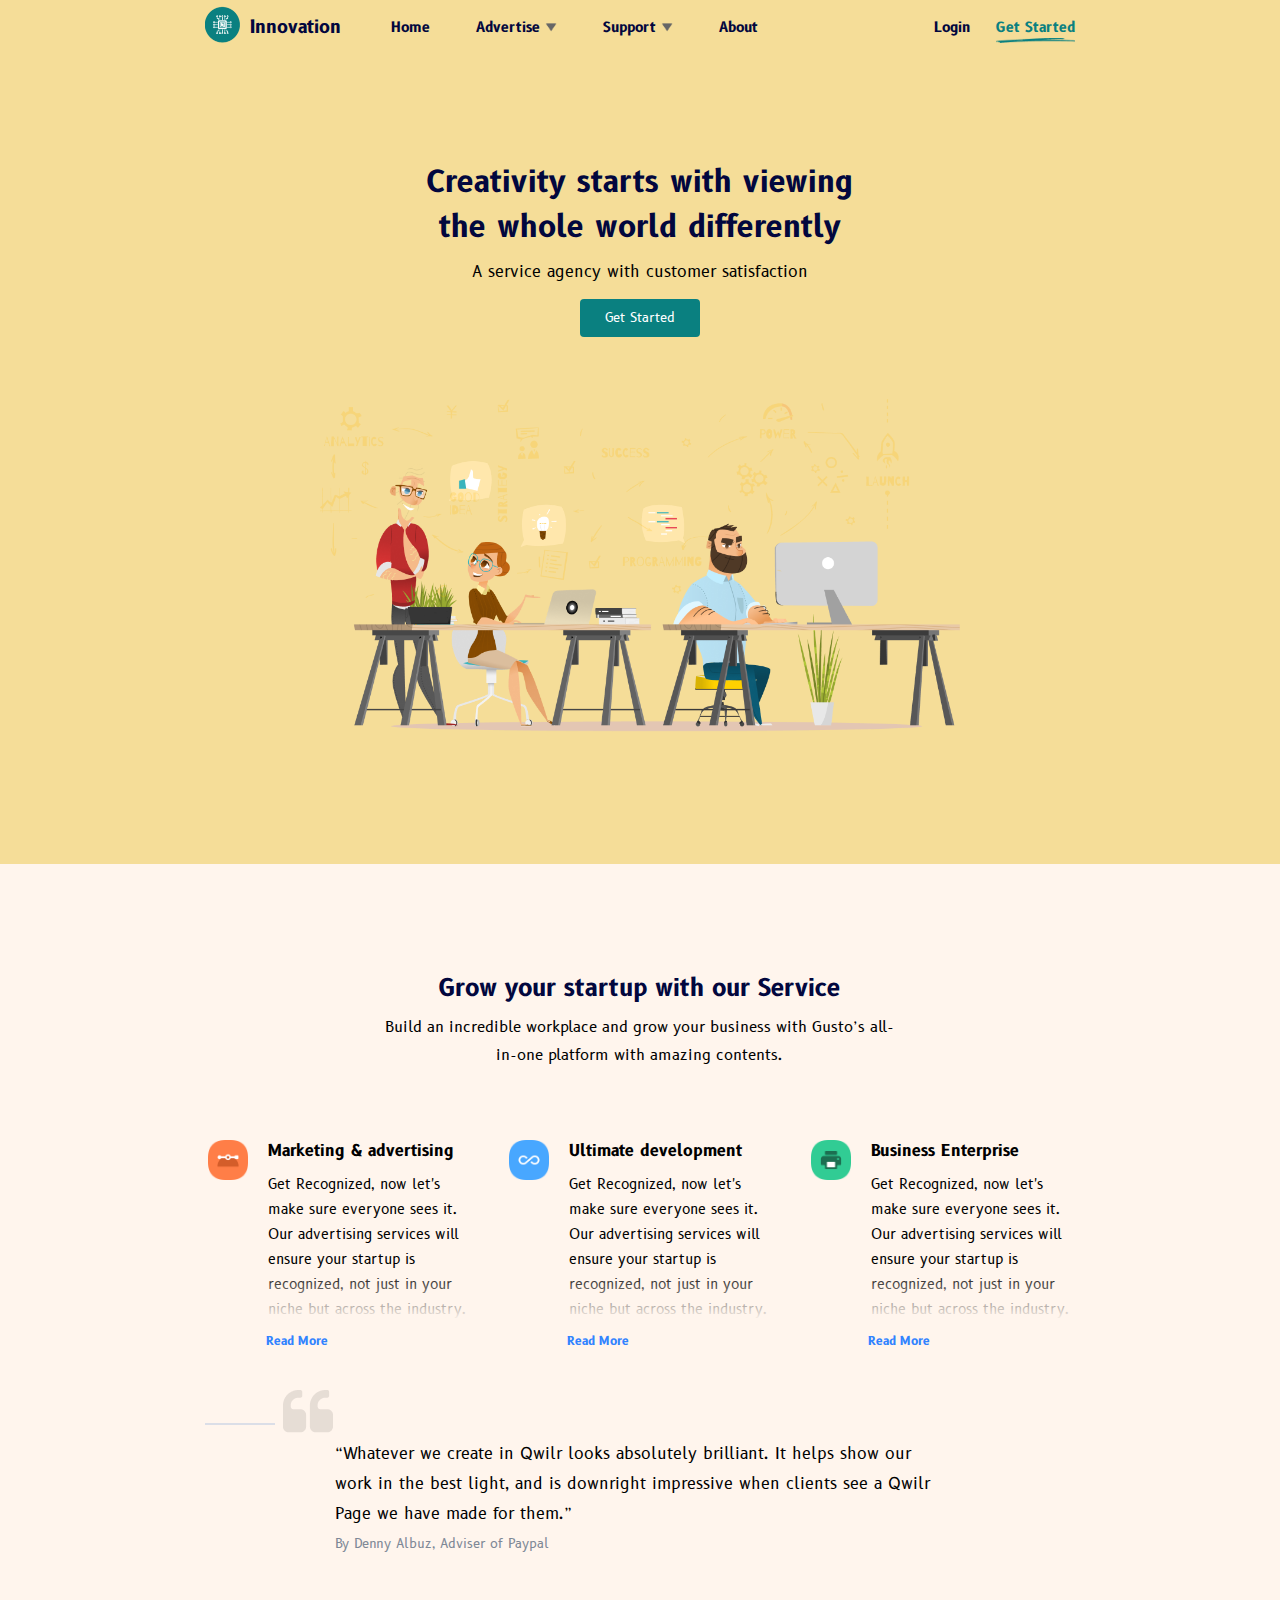
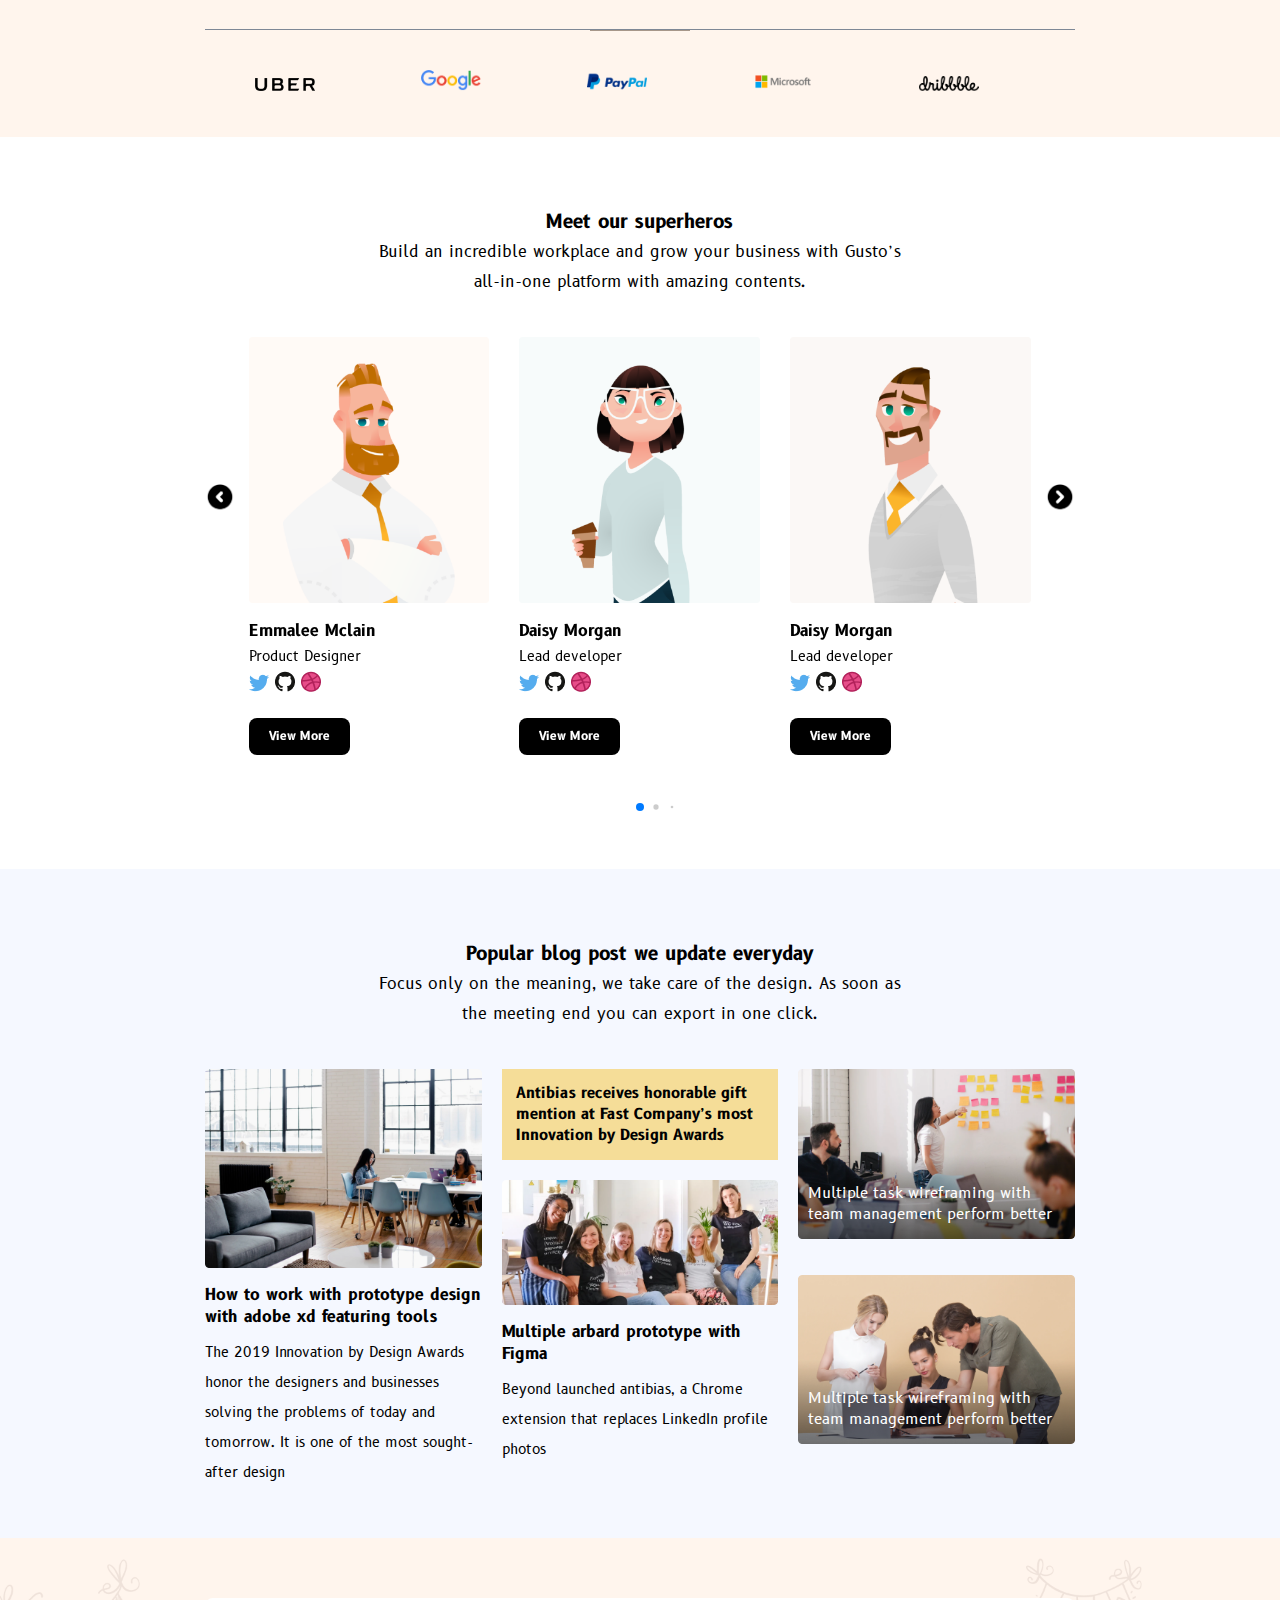
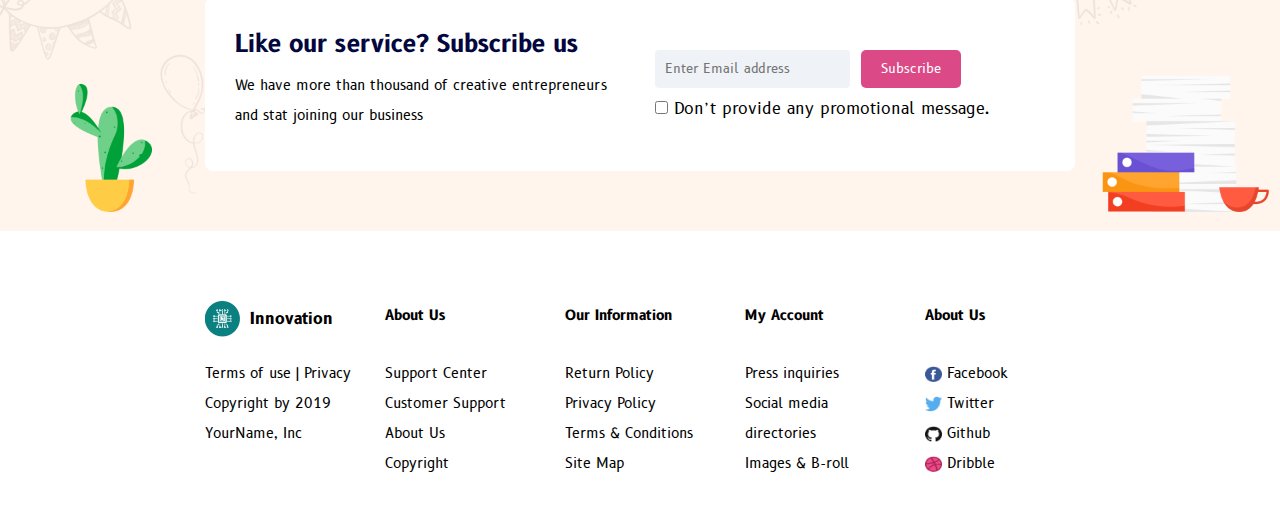
==== commit de5de949: "version finale" ====
--- a/index.html
+++ b/index.html
@@ -1,34 +1,71 @@
 <!DOCTYPE html>
 <html lang="en">
   <head>
-    <meta charset="UTF-8">
-    <meta name="viewport" content="width=device-width, initial-scale=1.0">
-    <meta name="description" content="A service agency with customer satisfaction">
+    <meta charset="UTF-8" />
+    <meta name="viewport" content="width=device-width, initial-scale=1.0" />
+    <meta
+      name="description"
+      content="A service agency with customer satisfaction"
+    />
     <title>Innovation website</title>
-    <link rel="shortcut icon" href="./images/logo.webP" type="image/x-icon">
-    <link rel="stylesheet" href="./style.css" defer>
+    <link rel="shortcut icon" href="./images/logo.webP" type="image/x-icon" />
+
+    <!-- Link Swiper's CSS -->
+    <link
+      rel="stylesheet"
+      href="https://cdn.jsdelivr.net/npm/swiper@10/swiper-bundle.min.css"
+    />
 
     <!-- file of repetitive propertises  -->
-    <link rel="stylesheet" href="./main.css" defer>
+    <link rel="stylesheet" href="./main.css" />
+
+    <link rel="stylesheet" href="./style.css" />
+
+    <!-- Swiper JS -->
+    <script src="https://cdn.jsdelivr.net/npm/swiper@10/swiper-bundle.min.js"></script>
+
+    <!-- file js -->
+    <script src="./main.js" defer></script>
+    <script src="./file.js" defer></script>
   </head>
   <body>
     <header class="header">
       <nav class="navbar">
-        <a href="./index.html" class="logo"><img src="./images/logo.webP" alt="logo"></a>
+        <a href="./index.html" class="logo"
+          ><img src="./images/logo.webP" alt="logo"
+        /></a>
         <a href="./index.html" class="logo-title">Innovation</a>
-        <ul>
+        <ul class="ul menu">
           <li><a href="./index.html">Home</a></li>
-          <li><a href="./advertise/advertise.html">Advertise</a></li>
-          <li><a href="./support/support.html">Support</a></li>
+          <li class="advertise"><a>Advertise <img src="./images/arrow_down.webp" alt="arrow down image" width="12px"></a>
+              <ul class="drop-container">
+                <li><a href="./advertise/advertise.html">Advertise</a></li>
+                <li><a href="./advertise/advertise.html">Service 1</a></li>
+                <li><a href="./advertise/advertise.html">service 2</a></li>
+              </ul>
+          </li>
+          <li class="support"><a>Support <img src="./images/arrow_down.webp" alt="arrow down image" width="12px"></a>
+            <ul class="drop-container">
+              <li><a href="./support/support.html">Support</a></li>
+              <li><a href="./support/support.html">Contact Us</a></li>
+              <li><a href="./support/support.html">Address</a></li>
+            </ul>
+          </li>
           <li><a href="./about/about.html">About</a></li>
         </ul>
       </nav>
-      <div class="buttons">
+      <div class="buttons menu">
         <a href="./login/login.html">Login</a>
-        <a href="./index.html"
-          >Get Started <img src="./images/line.webP" alt="line" class="line"></a>
-        </div>
-        <button class="meni-bar"><img src="./images/menu.webP" alt="menu bar" width="35px"></button>
+        <a href="./get-started/get-started.html">Get Started <img src="./images/line.webP" alt="line" class="line"
+        /></a>
+      </div>
+      <!-- menu Buttons -->
+      <button class="menu-icon">
+        <img src="./images/menu.webP" alt="menu icon" width="35px" />
+      </button>
+      <button class="close-icon menu">
+        <img src="./images/close.webP" alt="menu icon" width="25px" />
+      </button>
     </header>
     <!-- hero section -->
     <section class="hero main-pad">
@@ -36,7 +73,7 @@
         <h1>Creativity starts with viewing the whole world differently</h1>
         <p>A service agency with customer satisfaction</p>
         <button>Get Started</button>
-        <img src="./images/background-1.webP" alt="team developers">
+        <img src="./images/background-1.webP" alt="team developers" />
       </div>
     </section>
 
@@ -50,43 +87,65 @@
         </p>
       </div>
 
-      <div class="items">
-        <div class="service-item">
-          <img src="./images/marketing.webP" alt="marketing icon">
-          <div class="item-description">
+      <div class="service-container">
+        <div class="card">
+          <img src="./images/marketing.webP" alt="marketing icon" />
+          <div class="content">
             <h4>Marketing & advertising</h4>
-            <p class="item-parag">
-              Get your info tests delivered at home collect a sample from the
-              your pogress tests.
+            <p>
+              Get Recognized, now let's make sure everyone sees it. Our
+              advertising services will ensure your startup is recognized, not
+              just in your niche but across the industry. Whether it's through
+              traditional advertising or innovative digital campaigns, we'll get
+              your name out there. In today's digital age, having a robust
+              online presence is non-negotiable. Our digital marketing experts
+              will help you harness the power of the internet. From SEO to
+              social media marketing, we'll put your startup on the digital map.
             </p>
           </div>
-        </div>
-
-        <div class="service-item">
-          <img src="./images/ultimate.webP" alt="marketing icon">
-          <div class="item-description">
+          <a class="more"></a>
+        </div>
+
+        <div class="card">
+          <img src="./images/ultimate.webP" alt="marketing icon" />
+          <div class="content">
             <h4>Ultimate development</h4>
             <p class="item-parag">
-              Get your info tests delivered at home collect a sample from the
-              your pogress tests.
+              Get Recognized, now let's make sure everyone sees it. Our
+              advertising services will ensure your startup is recognized, not
+              just in your niche but across the industry. Whether it's through
+              traditional advertising or innovative digital campaigns, we'll get
+              your name out there. In today's digital age, having a robust
+              online presence is non-negotiable. Our digital marketing experts
+              will help you harness the power of the internet. From SEO to
+              social media marketing, we'll put your startup on the digital map.
             </p>
           </div>
-        </div>
-
-        <div class="service-item">
-          <img src="./images/business.webP" alt="marketing icon">
-          <div class="item-description">
+          <a class="more"></a>
+        </div>
+
+        <div class="card">
+          <img src="./images/business.webP" alt="marketing icon" />
+          <div class="content">
             <h4>Business Enterprise</h4>
             <p class="item-parag">
-              Get your info tests delivered at home collect a sample from
-              theyour pogress tests.
+              Get Recognized, now let's make sure everyone sees it. Our
+              advertising services will ensure your startup is recognized, not
+              just in your niche but across the industry. Whether it's through
+              traditional advertising or innovative digital campaigns, we'll get
+              your name out there. In today's digital age, having a robust
+              online presence is non-negotiable. Our digital marketing experts
+              will help you harness the power of the internet. From SEO to
+              social media marketing, we'll put your startup on the digital map.
             </p>
           </div>
-        </div>
-      </div>
+          <a class="more"></a>
+        </div>
+      </div>
+
       <div class="qoute-container">
         <div class="qoute pd1">
-          <img src="./images/quote.webP" alt="quote icon">
+          <img src="./images/quote.webP" alt="quote icon" />
           <p>
             &ldquo;Whatever we create in Qwilr looks absolutely brilliant. It
             helps show our work in the best light, and is downright impressive
@@ -95,18 +154,20 @@
           <small>By Denny Albuz, Adviser of Paypal</small>
         </div>
         <!-- banner -->
-        <div class="banner">
-          <img src="./images/ubber.webP" alt="ubber icon">
-          <img src="./images/google.webP" alt="google icon">
-          <img src="./images/paypal.webP" alt="paypal icon">
-          <img src="./images/microsoft.webP" alt="microsoft icon">
-          <img src="./images/dribble.webP" alt="dribble icon">
+        <div class="banner" id="banner">
+          <div class="slide">
+            <img src="./images/ubber.webP" alt="ubber icon" />
+            <img src="./images/google.webP" alt="google icon" />
+            <img src="./images/paypal.webP" alt="paypal icon" />
+            <img src="./images/microsoft.webP" alt="microsoft icon" />
+            <img src="./images/dribble.webP" alt="dribble icon" />
+          </div>
         </div>
       </div>
     </section>
 
     <!-- team section -->
-    <section class="items team">
+    <section class="team">
       <div class="info pd2">
         <h3 class="title">Meet our superheros</h3>
         <p class="description">
@@ -114,173 +175,237 @@
           all-in-one platform with amazing contents.
         </p>
       </div>
-      <div class="team-item">
-        <img src="./images/team-1.webP" alt="developer" class="developer">
-        <div class="item-info">
-          <p>Product Designer</p>
-          <small>Emmalee Mclain</small>
-          <div class="social-icon">
-            <a href="./index.html"><img src="./images/twitter.webP" alt="twitter"></a>
-            <a href="./index.html"><img src="./images/github.webP" alt="github"></a>
-            <a href="./index.html"><img src="./images/dribble-1.webP" alt="dribble"></a>
-          </div>
-        </div>
-      </div>
-
-      <div class="team-item">
-        <img src="./images/team-2.webP" alt="developer" class="developer">
-        <div class="item-info">
-          <p>Daisy Morgan</p>
-          <small>Lead developer</small>
-          <div class="social-icon">
-            <a href="./index.html"><img src="./images/twitter.webP" alt="twitter"></a>
-            <a href="./index.html"><img src="./images/github.webP" alt="github"></a>
-            <a href="./index.html"><img src="./images/dribble-1.webP" alt="dribble"></a>
-          </div>
-        </div>
-      </div>
-
-      <div class="team-item">
-        <img src="./images/team-3.webP" alt="developer" class="developer">
-        <div class="item-info">
-          <p>Ariyanna Hicks</p>
-          <small>Experience Designer</small>
-          <div class="social-icon">
-            <a href="./index.html"><img src="./images/twitter.webP" alt="twitter"></a>
-            <a href="./index.html"><img src="./images/github.webP" alt="github"></a>
-            <a href="./index.html"><img src="./images/dribble-1.webP" alt="dribble"></a>
-          </div>
+      <div class="team-container">
+        <div class="card__container swiper">
+          <div class="card__content">
+            <div class="swiper-wrapper">
+              <article class="card__article swiper-slide">
+                <div class="card__image">
+                  <img
+                    src="./images/team-1.webP"
+                    alt="developer"
+                    class="developer"
+                  />
+                </div>
+                <div class="card_data">
+                  <h3 class="name">Emmalee Mclain</h3>
+                  <p class="card__discription">Product Designer</p>
+                  <div class="card__icons">
+                    <a href="./index.html"
+                      ><img src="./images/twitter.webP" alt="twitter"
+                    /></a>
+                    <a href="./index.html"
+                      ><img src="./images/github.webP" alt="github"
+                    /></a>
+                    <a href="./index.html"
+                      ><img src="./images/dribble-1.webP" alt="dribble"
+                    /></a>
+                  </div>
+                  <a href="#" class="card__button">View More</a>
+                </div>
+              </article>
+
+              <article class="card__article swiper-slide">
+                <div class="card__image">
+                  <img
+                    src="./images/team-2.webP"
+                    alt="developer"
+                    class="developer"
+                  />
+                </div>
+                <div class="card_data">
+                  <h3 class="name">Daisy Morgan</h3>
+                  <p class="card__discription">Lead developer</p>
+                  <div class="card__icons">
+                    <a href="./index.html"
+                      ><img src="./images/twitter.webP" alt="twitter"
+                    /></a>
+                    <a href="./index.html"
+                      ><img src="./images/github.webP" alt="github"
+                    /></a>
+                    <a href="./index.html"
+                      ><img src="./images/dribble-1.webP" alt="dribble"
+                    /></a>
+                  </div>
+                  <a href="#" class="card__button">View More</a>
+                </div>
+              </article>
+
+              <article class="card__article swiper-slide">
+                <div class="card__image">
+                  <img
+                    src="./images/team-3.webP"
+                    alt="developer"
+                    class="developer"
+                  />
+                </div>
+                <div class="card_data">
+                  <h3 class="name">Daisy Morgan</h3>
+                  <p class="card__discription">Lead developer</p>
+                  <div class="card__icons">
+                    <a href="./index.html"
+                      ><img src="./images/twitter.webP" alt="twitter"
+                    /></a>
+                    <a href="./index.html"
+                      ><img src="./images/github.webP" alt="github"
+                    /></a>
+                    <a href="./index.html"
+                      ><img src="./images/dribble-1.webP" alt="dribble"
+                    /></a>
+                  </div>
+                  <a href="#" class="card__button">View More</a>
+                </div>
+              </article>
+
+              <article class="card__article swiper-slide">
+                <div class="card__image">
+                  <img
+                    src="./images/team-4.webP"
+                    alt="developer"
+                    class="developer"
+                  />
+                </div>
+                <div class="card_data">
+                  <h3 class="name">Daisy Morgan</h3>
+                  <p class="card__discription">Lead developer</p>
+                  <div class="card__icons">
+                    <a href="./index.html"
+                      ><img src="./images/twitter.webP" alt="twitter"
+                    /></a>
+                    <a href="./index.html"
+                      ><img src="./images/github.webP" alt="github"
+                    /></a>
+                    <a href="./index.html"
+                      ><img src="./images/dribble-1.webP" alt="dribble"
+                    /></a>
+                  </div>
+                  <a href="#" class="card__button">View More</a>
+                </div>
+              </article>
+              <article class="card__article swiper-slide">
+                <div class="card__image">
+                  <img
+                    src="./images/team-1.webP"
+                    alt="developer"
+                    class="developer"
+                  />
+                </div>
+                <div class="card_data">
+                  <h3 class="name">Daisy Morgan</h3>
+                  <p class="card__discription">Lead developer</p>
+                  <div class="card__icons">
+                    <a href="./index.html"
+                      ><img src="./images/twitter.webP" alt="twitter"
+                    /></a>
+                    <a href="./index.html"
+                      ><img src="./images/github.webP" alt="github"
+                    /></a>
+                    <a href="./index.html"
+                      ><img src="./images/dribble-1.webP" alt="dribble"
+                    /></a>
+                  </div>
+                  <a href="#" class="card__button">View More</a>
+                </div>
+              </article>
+              <article class="card__article swiper-slide">
+                <div class="card__image">
+                  <img
+                    src="./images/team-2.webP"
+                    alt="developer"
+                    class="developer"
+                  />
+                </div>
+                <div class="card_data">
+                  <h3 class="name">Daisy Morgan</h3>
+                  <p class="card__discription">Lead developer</p>
+                  <div class="card__icons">
+                    <a href="./index.html"
+                      ><img src="./images/twitter.webP" alt="twitter"
+                    /></a>
+                    <a href="./index.html"
+                      ><img src="./images/github.webP" alt="github"
+                    /></a>
+                    <a href="./index.html"
+                      ><img src="./images/dribble-1.webP" alt="dribble"
+                    /></a>
+                  </div>
+                  <a href="#" class="card__button">View More</a>
+                </div>
+              </article>
+              <article class="card__article swiper-slide">
+                <div class="card__image">
+                  <img
+                    src="./images/team-3.webP"
+                    alt="developer"
+                    class="developer"
+                  />
+                </div>
+                <div class="card_data">
+                  <h3 class="name">Daisy Morgan</h3>
+                  <p class="card__discription">Lead developer</p>
+                  <div class="card__icons">
+                    <a href="./index.html"
+                      ><img src="./images/twitter.webP" alt="twitter"
+                    /></a>
+                    <a href="./index.html"
+                      ><img src="./images/github.webP" alt="github"
+                    /></a>
+                    <a href="./index.html"
+                      ><img src="./images/dribble-1.webP" alt="dribble"
+                    /></a>
+                  </div>
+                  <a href="#" class="card__button">View More</a>
+                </div>
+              </article>
+              <article class="card__article swiper-slide">
+                <div class="card__image">
+                  <img
+                    src="./images/team-4.webP"
+                    alt="developer"
+                    class="developer"
+                  />
+                </div>
+                <div class="card_data">
+                  <h3 class="name">Daisy Morgan</h3>
+                  <p class="card__discription">Lead developer</p>
+                  <div class="card__icons">
+                    <a href="./index.html"
+                      ><img src="./images/twitter.webP" alt="twitter"
+                    /></a>
+                    <a href="./index.html"
+                      ><img src="./images/github.webP" alt="github"
+                    /></a>
+                    <a href="./index.html"
+                      ><img src="./images/dribble-1.webP" alt="dribble"
+                    /></a>
+                  </div>
+                  <a href="#" class="card__button">View More</a>
+                </div>
+              </article>
+            </div>
+          </div>
+
+          <div class="swiper-button-prev">
+            <img
+              src="./images/left-arrow.png"
+              alt="arrow image"
+              class="arrow"
+            />
+          </div>
+          <div class="swiper-button-next">
+            <img
+              src="./images/right-arrow.png"
+              alt="arrow image"
+              class="arrow"
+            />
+          </div>
+          <div class="swiper-pagination"></div>
         </div>
       </div>
     </section>
 
-    <!-- other Services to appriciate section -->
-    <section class="items team color">
-      <div class="pd2">
-        <h3 class="title">Other sevices you must appreciate</h3>
-        <p class="description">
-          Focus only on the meaning, we take care of the design. As soon as the
-          meeting end you can export in one click into your preferred.
-        </p>
-      </div>
-
-      <div class="items">
-        <div class="service-item">
-          <img src="./images/model.webP" alt="marketing icon">
-          <div class="item-description">
-            <h4>Marketing & advertising</h4>
-            <p class="item-parag">
-              Get your info tests delivered at home collect a sample from the
-              your pogress tests.
-            </p>
-            <a href="./index.html">Learn More ></a>
-          </div>
-        </div>
-
-        <div class="service-item">
-          <img src="./images/promotion.webP" alt="marketing icon">
-          <div class="item-description">
-            <h4>Ultimate development</h4>
-            <p class="item-parag">
-              Get your info tests delivered at home collect a sample from the
-              your pogress tests.
-            </p>
-            <a href="./index.html">Learn More ></a>
-          </div>
-        </div>
-
-        <div class="service-item">
-          <img src="./images/business-1.webP" alt="marketing icon">
-          <div class="item-description">
-            <h4>Business Enterprise</h4>
-            <p class="item-parag">
-              Get your info tests delivered at home collect a sample from
-              theyour pogress tests.
-            </p>
-            <a href="./index.html">Learn More ></a>
-          </div>
-        </div>
-
-        <div class="service-item">
-          <img src="./images/marketing.webP" alt="marketing icon">
-          <div class="item-description">
-            <h4>Marketing & advertising</h4>
-            <p class="item-parag">
-              Get your info tests delivered at home collect a sample from the
-              your pogress tests.
-            </p>
-            <a href="./index.html">Learn More ></a>
-          </div>
-        </div>
-
-        <div class="service-item">
-          <img src="./images/ultimate.webP" alt="marketing icon">
-          <div class="item-description">
-            <h4>Ultimate development</h4>
-            <p class="item-parag">
-              Get your info tests delivered at home collect a sample from the
-              your pogress tests.
-            </p>
-            <a href="./index.html">Learn More ></a>
-          </div>
-        </div>
-
-        <div class="service-item">
-          <img src="./images/online.webP" alt="marketing icon">
-          <div class="item-description">
-            <h4>Business Enterprise</h4>
-            <p class="item-parag">
-              Get your info tests delivered at home collect a sample from
-              theyour pogress tests.
-            </p>
-            <a href="./index.html">Learn More ></a>
-          </div>
-        </div>
-      </div>
-    </section>
-
-    <!-- why choose us section -->
-    <section class="team">
-      <div class="top">
-        <a href="#">Why you choose our service?</a>
-        <a href="#">What’s our business promise?</a>
-        <a href="#">What’s our role model plan?</a>
-      </div>
-      <div class="container">
-        <div class="left">
-          <h3>
-            We will turn your idea in the successful business model framework
-            <img src="./images/emoji.webP" alt="smiling emoji" class="emoji">
-          </h3>
-          <p>
-            Get your tests delivered at let home collect sample from the victory
-            of the managments that supplies best design system guidelines ever
-          </p>
-          <div class="lf-description">
-            <div>
-              <img src="./images/check.webP" alt="icon"><span>Medical and vision</span>
-            </div>
-            <div>
-              <img src="./images/check.webP" alt="icon"><span>Life insurance</span
-              >
-            </div>
-            <div>
-              <img src="./images/check.webP" alt="icon"><span>HSAs and FSAs</span>
-            </div>
-            <div>
-              <img src="./images/check.webP" alt="icon"><span>Commuter benefits</span>
-            </div>
-          </div>
-          <a href="./index.html">Explore more ></a>
-        </div>
-        <div class="right">
-          <img src="./images/back-1.webP" alt="background" class="right-img">
-        </div>
-      </div>
-    </section>
-
     <!-- Blog section -->
-    <section class="team">
+    <section class="team blog">
       <div class="info pd2">
         <h3 class="title">Popular blog post we update everyday</h3>
         <p class="description">
@@ -290,10 +415,10 @@
       </div>
       <div class="blog-container">
         <div class="first-col">
-          <img src="./images/blog-1.webP" alt="office" class="img-1">
+          <img src="./images/blog-1.webP" alt="office" class="img-1" />
           <h4>
             How to work with prototype design with adobe xd featuring tools
-          </h4 >
+          </h4>
           <p class="p1">
             The 2019 Innovation by Design Awards honor the designers and
             businesses solving the problems of today and tomorrow. It is one of
@@ -305,23 +430,27 @@
             Antibias receives honorable gift mention at Fast Company’s most
             Innovation by Design Awards
           </p>
-          <img src="./images/blog-2.webP" alt="audience" class="img-2">
+          <img src="./images/blog-2.webP" alt="audience" class="img-2" />
           <div class="sc-row">
             <h4 class="title-2">Multiple arbard prototype with Figma</h4>
             <p class="p3">
-              Beyond launched antibias, a Chrome extension that replaces LinkedIn
-              profile photos
+              Beyond launched antibias, a Chrome extension that replaces
+              LinkedIn profile photos
             </p>
           </div>
         </div>
         <div class="third-col">
           <div class="col-img">
-            <img src="./images/blog-3.webP" alt="wireframing" class="img-3">
-            <p class="p4">Multiple task wireframing with team management perform better</p>
+            <img src="./images/blog-3.webP" alt="wireframing" class="img-3" />
+            <p class="p4">
+              Multiple task wireframing with team management perform better
+            </p>
           </div>
           <div class="col-img">
-            <img src="./images/blog-4.webP" alt="wireframing" class="img-4">
-            <p class="p5">Multiple task wireframing with team management perform better</p>
+            <img src="./images/blog-4.webP" alt="wireframing" class="img-4" />
+            <p class="p5">
+              Multiple task wireframing with team management perform better
+            </p>
           </div>
         </div>
       </div>
@@ -332,56 +461,98 @@
       <div class="sub-content">
         <div class="left">
           <h3>Like our service? Subscribe us</h3>
-          <p>We have more than thousand of creative entrepreneurs and stat joining our business</p>
+          <p>
+            We have more than thousand of creative entrepreneurs and stat
+            joining our business
+          </p>
         </div>
         <div class="right">
           <form>
-            <input type="text" placeholder="Enter Email address" class="email">
-            <button type="submit">Subscribe</button><br>
-            <input type="checkbox"><span>Don’t provide any promotional message.</span>
+            <input
+              type="text"
+              placeholder="Enter Email address"
+              class="email"
+            />
+            <button type="submit">Subscribe</button><br/>
+            <input type="checkbox" id="checkbox" /><label for="checkbox"> Don’t provide any promotional message.</label>
           </form>
         </div>
       </div>
     </section>
+
     <footer>
       <div class="container team">
-          <div class="col-1">
-            <a href="./index.html"><img src="./images/logo.webP" alt="logo" class="logo">Innovation</a>
-            <a href="./index.html">Terms of use | Privacy</a>
-            <a href="./index.html">Copyright by 2019 YourName, Inc</a>
-          </div>
-
-          <div class="col-2">
-            <h4>About Us</h4>
-            <a href="./index.html">Support Center</a>
-              <a href="./index.html">Customer Support</a>
-              <a href="./index.html">About Us</a>
-            <a href="./index.html">Copyright</a>
-          </div>
-          
-          <div class="col-3">
-            <h4>Our Information</h4>
-            <a href="./index.html">Return Policy </a>
-            <a href="./index.html">Privacy Policy</a>
-            <a href="./index.html">Terms & Conditions</a>
-            <a href="./index.html">Site Map</a>
-          </div>
-
-          <div class="col-4">
-            <h4>My Account</h4>
-            <a href="./index.html">Press inquiries</a>
-              <a href="./index.html">Social media</a>
-              <a href="./index.html">directories</a>
-            <a href="./index.html">Images & B-roll</a>
-          </div>
-
-          <div class="col-5">
-            <h4>About Us</h4>
-            <a href="../index.html"><img src="../images/facebook.webP" alt="facebook image" width="22px" height="16px">Facebook</a>
-            <a href="../index.html"><img src="../images/twitter.webP" alt="twitter image" width="22px" height="16px">Twitter</a>
-            <a href="../index.html"><img src="../images/github.webP" alt="github image" width="22px" height="16px">Github</a>
-            <a href="../index.html"><img src="../images/dribble-1.webP" alt="dribble image" width="22px" height="16px">Dribble</a>
-          </div>
+        <div class="col-1">
+          <a href="./index.html"
+            ><img
+              src="./images/logo.webP"
+              alt="logo"
+              class="logo"
+            />Innovation</a>
+          <p>a company offering a rich web experience to visitors.</p>
+          <a href="./index.html">Terms of use | Privacy</a>
+          <a href="./index.html">Copyright by 2019 YourName, Inc</a>
+        </div>
+
+        <div class="col-2">
+          <h4>About Us</h4>
+          <a href="./index.html">Support Center</a>
+          <a href="./index.html">Customer Support</a>
+          <a href="./index.html">About Us</a>
+          <a href="./index.html">Copyright</a>
+        </div>
+
+        <div class="col-3">
+          <h4>Our Information</h4>
+          <a href="./index.html">Return Policy </a>
+          <a href="./index.html">Privacy Policy</a>
+          <a href="./index.html">Terms & Conditions</a>
+          <a href="./index.html">Site Map</a>
+        </div>
+
+        <div class="col-4">
+          <h4>My Account</h4>
+          <a href="./index.html">Press inquiries</a>
+          <a href="./index.html">Social media</a>
+          <a href="./index.html">directories</a>
+          <a href="./index.html">Images & B-roll</a>
+        </div>
+
+        <div class="col-5">
+          <h4>About Us</h4>
+          <a href="../index.html"
+            ><img
+              src="./images/facebook.webP"
+              alt="facebook image"
+              width="22px"
+              height="16px"
+            />Facebook</a
+          >
+          <a href="../index.html"
+            ><img
+              src="./images/twitter.webP"
+              alt="twitter image"
+              width="22px"
+              height="16px"
+            />Twitter</a
+          >
+          <a href="../index.html"
+            ><img
+              src="./images/github.webP"
+              alt="github image"
+              width="22px"
+              height="16px"
+            />Github</a
+          >
+          <a href="../index.html"
+            ><img
+              src="./images/dribble-1.webP"
+              alt="dribble image"
+              width="22px"
+              height="16px"
+            />Dribble</a
+          >
+        </div>
       </div>
     </footer>
   </body>
--- a/main.css
+++ b/main.css
@@ -33,9 +33,9 @@
     padding: 5px 16%;
     background-color: var(--background-color-1);
     position: fixed;
+    top: 0;
     z-index: 1000;
 }
-
 header a{
     color: var(--heading-color);
     font-size: 14px;
@@ -58,24 +58,43 @@
     padding: 0 30px 0 10px;
 }
 .navbar ul{
-    padding-right: 20px;
+    padding-right: 30px;
 }
 .navbar ul li{
     display: inline-block;
-    padding-left: 35px;
+    padding: 0 20px;
     position: relative;
 } 
-.navbar ul li:nth-child(2)::after, .navbar ul li:nth-child(3)::after{
-    content: "";
+
+.advertise, .support{
+    position: relative;
+}
+ .drop-container{
     position: absolute;
-    top: 5px;
-    right: -15px;
-    border-width: 5px;
-    border-style: solid;
-    border-color: #000 transparent transparent;
-}
+    width: 120px;
+    top: 25px;
+    right: 0;
+    padding: 10px;
+    background-color: rgb(249, 249, 249);
+    display: none;
+}
+.drop-container li{
+    padding: 0 !important;
+    width: 100%;
+}
+.drop-container li a{
+    display: block;
+    min-width: 100%;
+    padding-block: 5px;
+}
+@media only screen and (max-width: 768px) {
+    
+} 
 .navbar ul li a:hover, .buttons a:first-child:hover{
     color: var(--second-color);
+}
+.navbar ul .advertise:hover .drop-container, .navbar ul .support:hover .drop-container{
+    display: block;
 }
 .buttons a:nth-child(2){
     margin-left: 20px;
@@ -89,7 +108,8 @@
     bottom: -6px;
     left: 0;
 }
-.meni-bar{
+/* menu icons */
+.menu-icon, .close-icon{
     display: none;
 }
 
@@ -171,6 +191,9 @@
     margin-top: -2px;
     padding-bottom: 20px;
 }
+footer .col-1 p{
+    display: none;
+}
 footer .container .logo{
     padding-right: 10px;
     width: 45px;
@@ -192,16 +215,76 @@
         padding: 40px 6%;
     }
     header{
-        padding: 5px 4%; 
-    }
-    .navbar ul, .buttons, .close{
-        display: none;
-    }
-    .meni-bar{
+        padding: 10px 4%; 
+    }
+    .ul{
+        max-width: 55vw;
+        height: 100vh;
+        position: absolute;
+        top: 0;
+        right: -60%;
+        text-align: center;
+        padding-top: 100px;
+        background-color: #fff;
+        transition: right 1s ease;
+    }
+    .navbar ul li{
+        width: 100%;
+        margin: 35px auto;
+    }
+    .buttons a{
+        display: block;
+        padding: 10px 30px;
+        text-align: center;
+    }
+    .buttons{
+        position: absolute;
+        height: 100vh;
+        top: 500px;
+        right: -60%; 
+        transition: right 1s ease;
+    }
+    .buttons a:nth-child(2){
+        margin-top: 10px;
+        color: #000;
+    }
+    .buttons a .line{
+        width: 70px;
+        margin-bottom: 5px;
+        margin-left: 30px;
+    }
+    .navbar ul li:nth-child(2)::after, .navbar ul li:nth-child(3)::after{
+        top: 7px;
+        right: 16%;
+    }
+    .menu-icon{
         display: block;
         background: transparent;
         border: none;
     }
+    .close-icon{
+        display: block;
+        position: absolute;
+        top: 25px;
+        right: -42%;
+        z-index: 100;
+        background-color: transparent;
+        border: none;
+        transition: right 1s ease;
+    }
+    .show-menu{
+        display: block;
+    }
+    .show-menu.ul{
+        right: 0%;
+    }
+    .show-menu.close-icon{
+        right: 42%;
+    }
+    .show-menu.buttons{
+        right: 6%;
+    }
+    
     /* -- Subscription section -- */
     .subscription{
         padding: 20px 0;
@@ -233,10 +316,40 @@
     footer .container{
         flex-wrap: wrap;
     }
-    footer .col-1, .col-2, .col-3, .col-4, .col-5{
+    footer .col-1{
         width: 100%;
     }
-    footer .container h4{
-        padding-bottom: 15px;
-    }
-}
+    .col-2, .col-3, .col-4, .col-5{
+        width: 45%;
+    }
+    footer .container a{
+        display: block;
+        color: #000;
+    }
+    footer .col-1 p{
+        display: block;
+        padding-left: 30px;
+        margin-bottom: 20px;
+    }
+    footer .col-1 a{
+        text-align: center;
+        width: 100%;
+    }
+    /* drop Down */
+    .drop-container{
+        width: 100%;
+        background: none;
+        top: 0;
+        position: absolute;
+        background: #fff;
+        z-index: 100;
+        margin: 45px auto;
+    }
+    .navbar .drop-container li {
+        margin: 10px auto;
+    }
+    .navbar ul {
+        padding-right: 0 ;
+    }
+
+}
--- a/style.css
+++ b/style.css
@@ -24,6 +24,8 @@
     border-radius: 4px;
     color: #fff;
     cursor: pointer;
+    position: relative;
+    z-index: 10;
 }
 section .hero-content button:hover{
     background-color: #047070;
@@ -62,28 +64,72 @@
     line-height: 28px;
     padding-top: 10px;
 }
-.items{
+/* srvices Cards */
+.service-container{
+    position: relative;
     display: flex;
-    align-items: center;
-    justify-content: space-between;
-    gap: 30px;
-    row-gap: 60px;
+    justify-content: center;
     flex-wrap: wrap;
-}
-.items .service-item{
-    width: 31%;
+    gap: 40px;
+    width: 100%;
+}
+.service-container .card{
+    position: relative;
+    width: 30%;
     display: flex;
-}
-.service-item img{
+    max-height: 180px;
+    transition: max-height 1s ease;
+}
+.service-container .card .content{
+    position: relative;
+    overflow: hidden;
+}
+.service-container .card img{
     width: 40px;
     height: 40px;
-    margin-right: 10px;
-}
-.service-item p{
+    margin-right: 20px;
+}
+.service-container .card .content p{
     padding-top: 10px ;
     font-size: 14px;
     color: var(--text-color);
-}
+    line-height: 25px;
+}
+.service-container .card .content::before{
+    content: '';
+    position: absolute;
+    bottom: 0;
+    left: 0;
+    width: 100%;
+    height: 50px;
+    background: linear-gradient(transparent,#FFF5ED) ;
+}
+.service-container .card.active .content::before{
+    display: none;
+}
+.service-container .card .more{
+    position: absolute;
+    font-size: 12px;
+    font-weight: 600;
+    display: inline-block;
+    cursor: pointer;
+    bottom: -30px;
+    left: 22%;
+    color: #3183FF;
+}
+.service-container .card .more::before{
+    content: 'Read More';
+    
+}
+.service-container .card.active .more::before{
+    content: 'Read Less';
+}
+.service-container .card.active{
+    max-height: 550px;
+}
+.item-description.active .more::before{
+    display: none;
+} 
 small{
     display: block;
     color: #7E8896;
@@ -96,12 +142,20 @@
 
 /* -- banner -- */
 .banner{
-    display: flex;
-    justify-content: space-evenly;
-    align-items: center;
     border-top: 1px solid #7E8896;
-    padding: 20px 0;
-    position: relative;
+    padding: 40px 0 0;
+    position: relative;
+    white-space: nowrap;
+    overflow: hidden;
+}
+@keyframes slide{
+    form{
+        transform: translate(0);
+    }
+    to{
+        transform: translate(-100%);
+    }
+    
 }
 .banner::after{
     content: "";
@@ -113,25 +167,20 @@
     left: 50%;
     transform: translate(-50%,-50%);
 }
+.banner .slide{
+    display: inline-block;
+    animation: 15s slide infinite linear;
+}
+.banner:hover .slide{
+    animation-play-state: paused;
+}
 .banner img{
     width: 60px;
-}
-
-/* -- Team section -- */
+    margin: 0 50px;
+}
+ /* -- Team section -- */
 .team-item{
     width: 30%;
-}
-.team-item .developer{
-    width: 100%;
-    margin-bottom: 10px;
-}
-
-.social-icon img{
-    width: 14px;
-    margin-top: 4px;
-}
-.team{
-    padding: 70px 16% 50px;
 }
 .color{
     background-color: hsl(219, 92%, 98%);
@@ -202,7 +251,77 @@
 .team .right .right-img{
     width: 100%;
 }
+/* SLide show  */
+
+.team-container{
+    display: flex;
+    justify-content: center;
+    align-items: center;
+}
+.card__content{
+    margin-inline: 2.75rem;
+    overflow: hidden;
+}
+.card__article{
+    width: 300px;
+    overflow: hidden;
+    margin-bottom: 4rem;
+}
+.developer{
+    width: 100%;
+    margin: 0 auto;
+}
+.card_data{
+    margin-top: .7rem;
+}
+.card_data .name{
+    font-size: 16px;
+}
+.card__discription{
+    font-size: 14px;
+    padding: 5px 0;
+}
+.github{
+    margin: 0 5px;
+}
+.card__button{
+    display: inline-block;
+    font-size: 12px;
+    margin-top: 20px;
+    padding: 10px 20px;
+    border-radius: 8px;
+    color: #fff;
+    background-color: #000;
+    font-weight: 600;
+}
+.card__button:hover{
+    color: #fcfbfb;
+    background-color: #E14984;
+}
+
+/* Swiper class */
+.swiper-button-prev::after , .swiper-button-next::after{
+    content: '';
+}
+.swiper-button-prev, .swiper-button-next{
+    width: 30px;
+    height: 30px;
+    top: 35%;
+}
+.arrow{
+    width: 100%;
+}
+.swiper-button-prev{
+    left: 0;
+}
+.swiper-button-next{
+    right: 0;
+}
+
 /* -- Blog section -- */
+.blog{
+    background-color: #F5F8FF;
+}
 .blog-container{
     display: grid;
     grid-template-columns: repeat(3, 1fr) ;
@@ -277,12 +396,12 @@
         width: 100%;
     }
     section .hero-content{
+        padding-top: 20px;
         text-align: left;
         margin: 0;
         min-width: 85%;
     }
     section .hero-content h1{
-        padding-top: 50px;
         margin-bottom: 20px;
         font-size: 28px;
         color: var(--heading-color);
@@ -296,10 +415,11 @@
         padding: 8px 15px;
         font-size: 13px;
     }
-    section .hero-content img{
+    section .hero-content img {
         min-width: 90%;
+        height: 46vh;
         position: absolute;
-        top:71%;
+        top: 48%;
         left: 48%;
         transform: translate(-50%, 16%);
     }
@@ -317,17 +437,15 @@
     .services .description, .lef p{
         font-size: 14px;
     }
-    .items .service-item{
-        justify-content: flex-start ;
+    .service-container ,.card{
         flex-basis: 95%;
-    }
-    .items .service-item .item-description{
-        flex-basis: 79%;
-        line-height: 26px;
-    }
-    .service-item img{
-        min-width: 20px;
-        margin-right: 10px;
+        margin-block: 20px;
+    }
+    .service-container .card .content p{
+        line-height: 30px;
+    }
+    .card img{
+        min-width: 30px;
     }
     .qoute img{
         width: 60px;
@@ -344,7 +462,15 @@
         width: 60px;
     }
     .banner img{
-        width: 40px;
+        width: 60px;
+        margin: 0 40px;
+    }
+    /* swiper section */
+    .card__content{
+        margin-inline: 1.75rem;
+    }
+    .swiper-button-prev, .swiper-button-next{
+        display: none;
     }
     /* -- Team section -- */
     .team-item{
